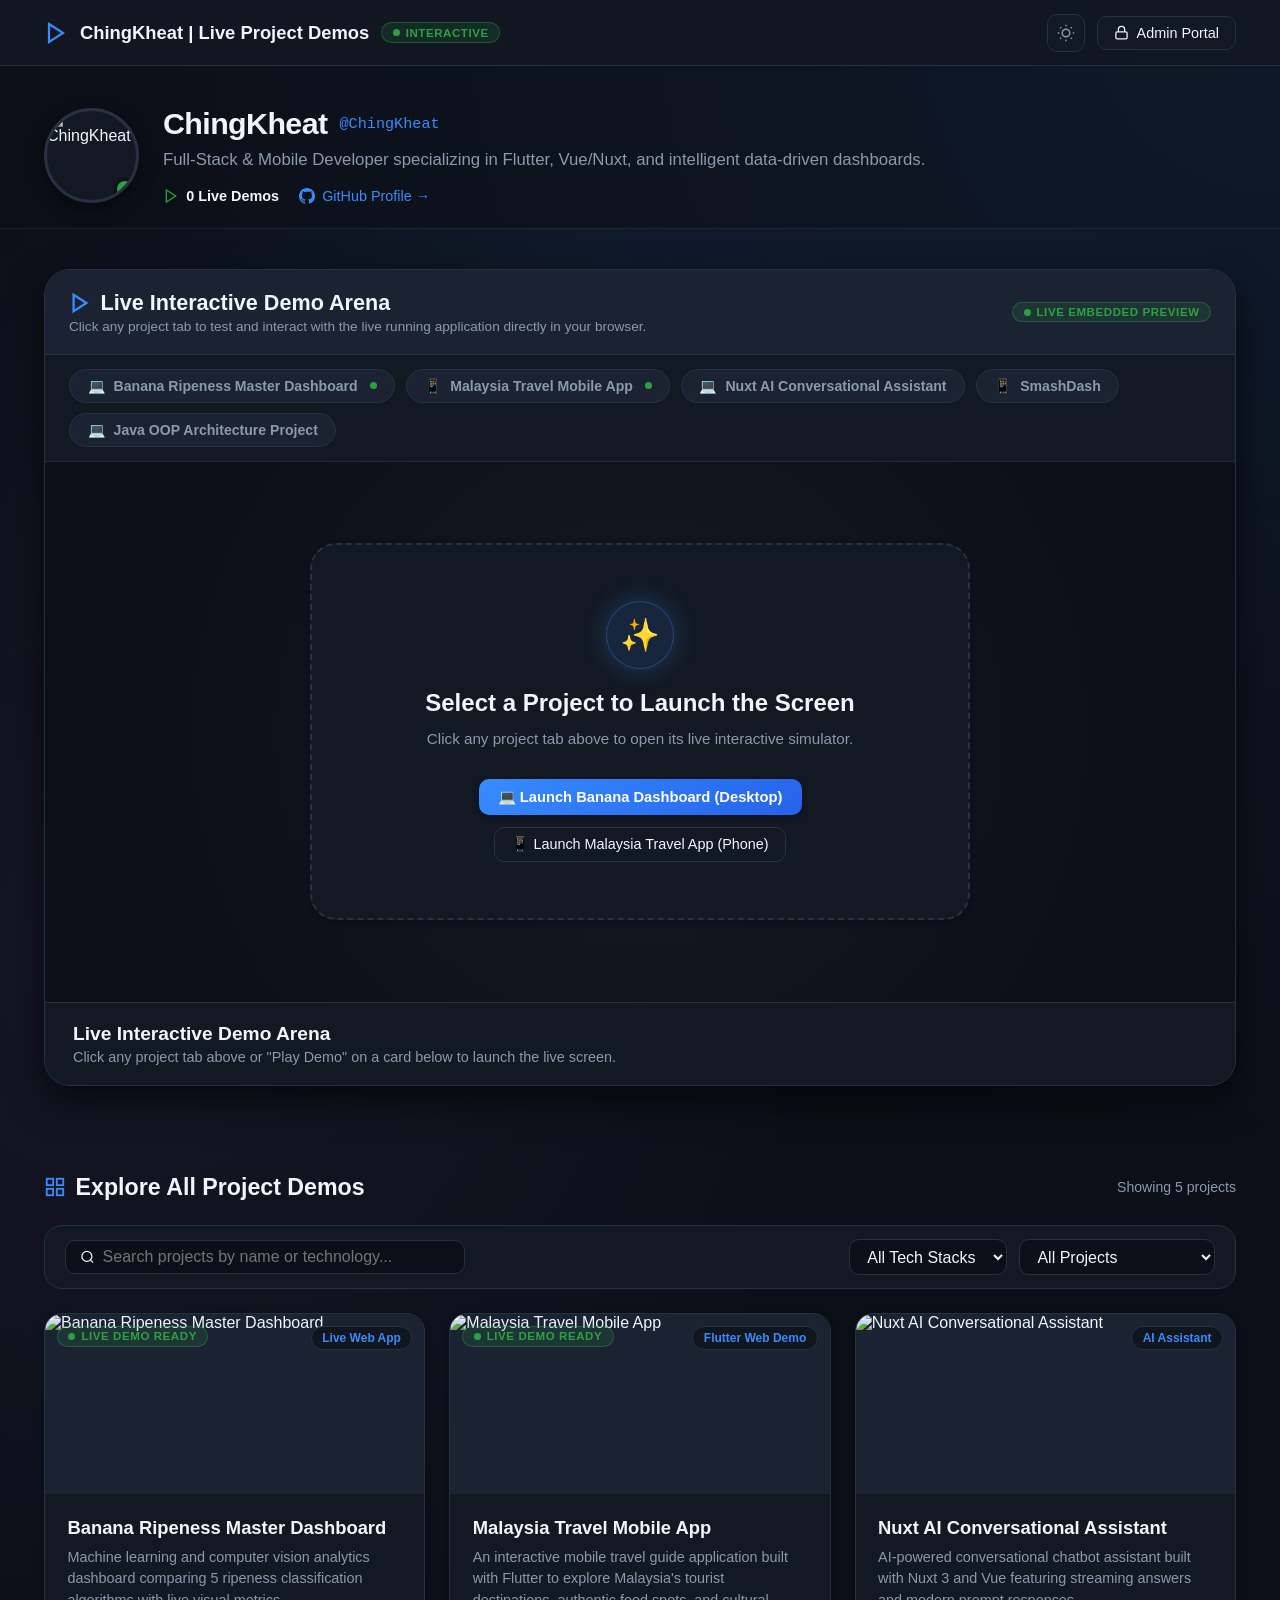
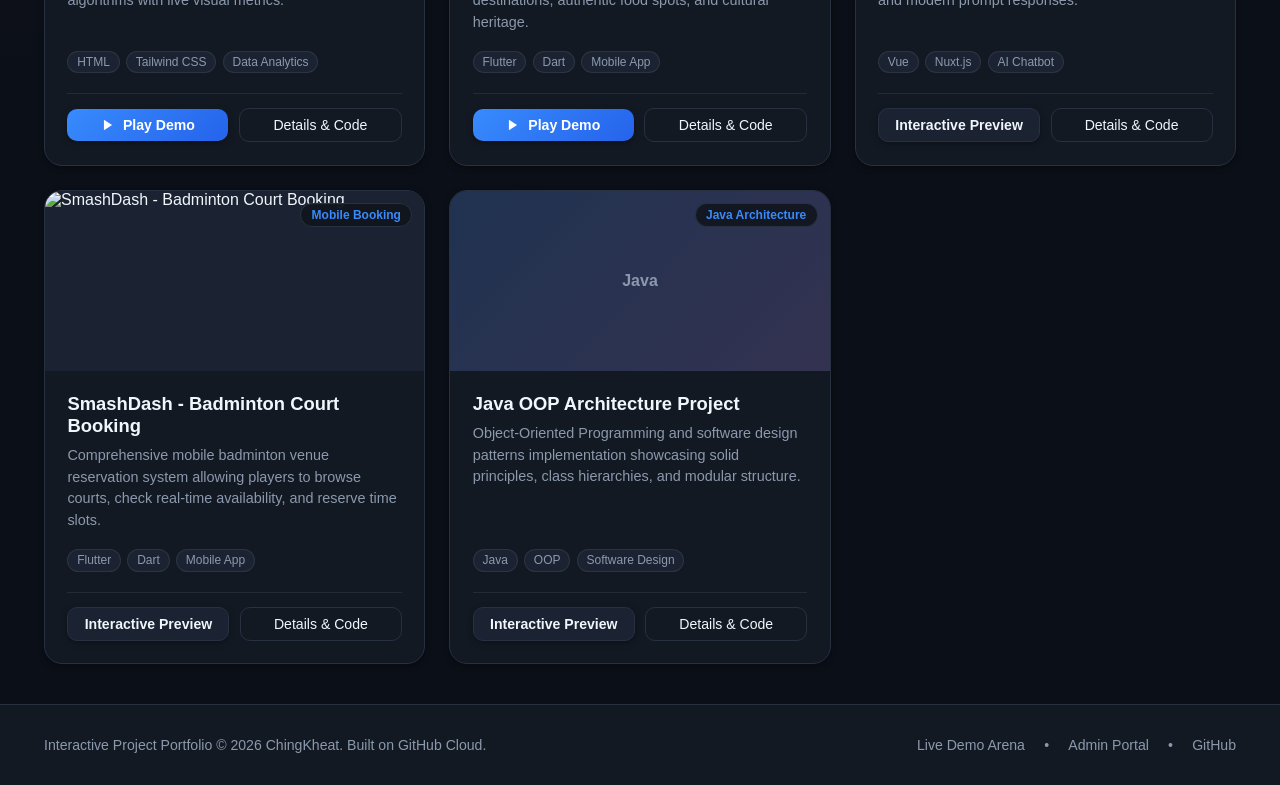
==== index.html @ f5ab86c0 "Show live demo screen only after project is selected by user" ====
<!DOCTYPE html>
<html lang="en" data-theme="dark">
<head>
  <meta charset="UTF-8">
  <meta name="viewport" content="width=device-width, initial-scale=1.0">
  <title id="page-title">ChingKheat | Interactive Project Showcase & Live Demos</title>
  <link rel="stylesheet" href="css/style.css?v=4.0">
</head>
<body>

  <!-- Top Navigation Bar -->
  <nav class="navbar">
    <div class="container nav-content">
      <div class="nav-brand">
        <svg width="24" height="24" viewBox="0 0 24 24" fill="none" stroke="var(--accent-primary)" stroke-width="2.2">
          <polygon points="5 3 19 12 5 21 5 3"></polygon>
        </svg>
        <span id="nav-brand-title">ChingKheat | Live Project Demos</span>
        <span class="live-pill"><span class="pulse-dot"></span> Interactive</span>
      </div>
      <div class="nav-actions">
        <!-- Theme Switcher -->
        <button id="theme-toggle-btn" class="icon-btn" aria-label="Toggle theme" title="Toggle theme">
          <svg width="18" height="18" viewBox="0 0 24 24" fill="none" stroke="currentColor" stroke-width="2">
            <circle cx="12" cy="12" r="5"></circle>
            <line x1="12" y1="1" x2="12" y2="3"></line>
            <line x1="12" y1="21" x2="12" y2="23"></line>
          </svg>
        </button>
        <!-- Admin Site Button -->
        <a href="admin.html" class="btn-secondary" title="Manage Projects in Admin Site">
          <svg width="15" height="15" viewBox="0 0 24 24" fill="none" stroke="currentColor" stroke-width="2">
            <rect x="3" y="11" width="18" height="11" rx="2" ry="2"></rect>
            <path d="M7 11V7a5 5 0 0 1 10 0v4"></path>
          </svg>
          Admin Portal
        </a>
      </div>
    </div>
  </nav>

  <!-- Profile & Hero Header -->
  <header class="hero-section">
    <div class="container">
      <div class="profile-card">
        <div class="avatar-wrapper">
          <img id="user-avatar" src="https://github.com/ChingKheat.png" alt="ChingKheat">
          <span class="avatar-badge" title="Active on GitHub"></span>
        </div>
        <div class="profile-info">
          <div class="profile-name-row">
            <h1 class="profile-name" id="user-name">ChingKheat</h1>
            <a href="https://github.com/ChingKheat" target="_blank" rel="noopener" class="profile-handle" id="user-handle">@ChingKheat</a>
          </div>
          <p class="profile-bio" id="user-bio">
            Full-Stack &amp; Mobile Developer specializing in Flutter, Vue/Nuxt, and intelligent data-driven dashboards.
          </p>
          <div class="profile-stats-bar">
            <div class="stat-chip">
              <svg width="16" height="16" viewBox="0 0 24 24" fill="none" stroke="var(--accent-secondary)" stroke-width="2">
                <polygon points="5 3 19 12 5 21 5 3"></polygon>
              </svg>
              <span><strong id="stat-total-repos">Live Demos Ready</strong></span>
            </div>
            <a href="https://github.com/ChingKheat" target="_blank" rel="noopener" class="stat-chip" style="color:var(--accent-primary);">
              <svg width="16" height="16" viewBox="0 0 24 24" fill="currentColor">
                <path d="M12 0C5.37 0 0 5.37 0 12c0 5.31 3.435 9.795 8.205 11.385.6.105.825-.255.825-.57 0-.285-.015-1.23-.015-2.235-3.015.555-3.795-.735-4.035-1.41-.135-.345-.72-1.41-1.23-1.695-.42-.225-1.02-.78-.015-.795.945-.015 1.62.87 1.845 1.23 1.08 1.815 2.805 1.305 3.495.99.105-.78.42-1.305.765-1.605-2.67-.3-5.46-1.335-5.46-5.925 0-1.305.465-2.385 1.23-3.225-.12-.3-.54-1.53.12-3.18 0 0 1.005-.315 3.3 1.23.96-.27 1.98-.405 3-.405s2.04.135 3 .405c2.295-1.56 3.3-1.23 3.3-1.23.66 1.65.24 2.88.12 3.18.765.84 1.23 1.905 1.23 3.225 0 4.605-2.805 5.625-5.475 5.925.435.375.81 1.095.81 2.22 0 1.605-.015 2.895-.015 3.3 0 .315.225.69.825.57A12.02 12.02 0 0024 12c0-6.63-5.37-12-12-12z"/>
              </svg>
              <span>GitHub Profile &rarr;</span>
            </a>
          </div>
        </div>
      </div>
    </div>
  </header>

  <!-- ======================================================================
       INTERACTIVE LIVE DEMO ARENA (THE MAIN SHOWCASE)
       ====================================================================== -->
  <section class="demo-arena-section" id="demo-arena-section">
    <div class="container">
      <div class="demo-arena-card">

        <!-- Arena Top Bar -->
        <div class="arena-header-bar">
          <div class="arena-title-group">
            <h2>
              <svg width="22" height="22" viewBox="0 0 24 24" fill="none" stroke="var(--accent-primary)" stroke-width="2.5">
                <polygon points="5 3 19 12 5 21 5 3"></polygon>
              </svg>
              Live Interactive Demo Arena
            </h2>
            <p>Click any project tab to test and interact with the live running application directly in your browser.</p>
          </div>
          <div>
            <span class="live-pill"><span class="pulse-dot"></span> Live Embedded Preview</span>
          </div>
        </div>

        <!-- Project Selector Tabs -->
        <div class="demo-selector-tabs" id="demo-selector-tabs">
          <!-- Populated by app.js: Malaysia-Travel-Apps, banana-dashboard, etc. -->
        </div>

        <!-- Arena Simulator Controls Toolbar (Hidden until project is selected) -->
        <div class="arena-controls-bar" id="arena-controls-bar" style="display:none;">
          <div class="device-switcher">
            <button id="device-mobile-btn" class="device-btn active" onclick="App.setDeviceMode('mobile')" title="Switch to Mobile Smartphone Frame">
              <svg width="14" height="14" viewBox="0 0 24 24" fill="none" stroke="currentColor" stroke-width="2">
                <rect x="5" y="2" width="14" height="20" rx="2" ry="2"></rect>
                <line x1="12" y1="18" x2="12.01" y2="18"></line>
              </svg>
              Phone View
            </button>
            <button id="device-desktop-btn" class="device-btn" onclick="App.setDeviceMode('desktop')" title="Switch to Desktop / Laptop Frame">
              <svg width="14" height="14" viewBox="0 0 24 24" fill="none" stroke="currentColor" stroke-width="2">
                <rect x="2" y="3" width="20" height="14" rx="2" ry="2"></rect>
                <line x1="8" y1="21" x2="16" y2="21"></line>
                <line x1="12" y1="17" x2="12" y2="21"></line>
              </svg>
              Desktop View
            </button>
          </div>

          <div class="arena-action-btns">
            <button id="arena-reload-btn" class="arena-btn" onclick="App.reloadActiveDemo()" title="Reload demo session">
              <svg width="13" height="13" viewBox="0 0 24 24" fill="none" stroke="currentColor" stroke-width="2">
                <polyline points="23 4 23 10 17 10"></polyline>
                <polyline points="1 20 1 14 7 14"></polyline>
                <path d="M3.51 9a9 9 0 0 1 14.85-3.36L23 10M1 14l4.64 4.36A9 9 0 0 0 20.49 15"></path>
              </svg>
              Reload
            </button>
            <button id="arena-fullscreen-btn" class="arena-btn" onclick="App.toggleArenaFullscreen()" title="Toggle Fullscreen">
              <svg width="13" height="13" viewBox="0 0 24 24" fill="none" stroke="currentColor" stroke-width="2">
                <path d="M8 3H5a2 2 0 0 0-2 2v3m18 0V5a2 2 0 0 0-2-2h-3m0 18h3a2 2 0 0 0 2-2v-3M3 16v3a2 2 0 0 0 2 2h3"></path>
              </svg>
              Fullscreen
            </button>
            <button id="arena-newtab-btn" class="arena-btn" title="Open in dedicated tab">
              <svg width="13" height="13" viewBox="0 0 24 24" fill="none" stroke="currentColor" stroke-width="2">
                <path d="M18 13v6a2 2 0 0 1-2 2H5a2 2 0 0 1-2-2V8a2 2 0 0 1 2-2h6"></path>
                <polyline points="15 3 21 3 21 9"></polyline>
                <line x1="10" y1="14" x2="21" y2="3"></line>
              </svg>
              Open Tab
            </button>
            <button id="arena-close-btn" class="arena-btn" onclick="App.renderStandbyScreen()" title="Close Screen & Return to Project Selection" style="color:var(--accent-danger); border-color:rgba(248,81,73,0.3);">
              ✕ Close Screen
            </button>
          </div>
        </div>

        <!-- Viewport Stage (Smartphone Bezel or Desktop Browser Frame) -->
        <div class="demo-viewport-stage" id="demo-viewport-stage">
          <!-- Rendered dynamically by app.js -->
        </div>

        <!-- Arena Bottom Meta Bar -->
        <div class="arena-info-footer">
          <div class="arena-project-meta">
            <h3 id="arena-project-title">Loading project...</h3>
            <p id="arena-project-desc">Explore the live interactive application above.</p>
          </div>
          <div style="display:flex; flex-wrap:wrap; align-items:center; gap:0.75rem;">
            <div id="arena-project-tags" class="tags-row" style="margin-bottom:0;"></div>
            <a id="arena-github-link" href="#" target="_blank" rel="noopener" class="btn-secondary" style="font-size:0.85rem; padding:0.4rem 0.8rem;">
              <svg width="14" height="14" viewBox="0 0 24 24" fill="currentColor">
                <path d="M12 0C5.37 0 0 5.37 0 12c0 5.31 3.435 9.795 8.205 11.385.6.105.825-.255.825-.57 0-.285-.015-1.23-.015-2.235-3.015.555-3.795-.735-4.035-1.41-.135-.345-.72-1.41-1.23-1.695-.42-.225-1.02-.78-.015-.795.945-.015 1.62.87 1.845 1.23 1.08 1.815 2.805 1.305 3.495.99.105-.78.42-1.305.765-1.605-2.67-.3-5.46-1.335-5.46-5.925 0-1.305.465-2.385 1.23-3.225-.12-.3-.54-1.53.12-3.18 0 0 1.005-.315 3.3 1.23.96-.27 1.98-.405 3-.405s2.04.135 3 .405c2.295-1.56 3.3-1.23 3.3-1.23.66 1.65.24 2.88.12 3.18.765.84 1.23 1.905 1.23 3.225 0 4.605-2.805 5.625-5.475 5.925.435.375.81 1.095.81 2.22 0 1.605-.015 2.895-.015 3.3 0 .315.225.69.825.57A12.02 12.02 0 0024 12c0-6.63-5.37-12-12-12z"/>
              </svg>
              View Code
            </a>
          </div>
        </div>

      </div>
    </div>
  </section>

  <!-- ======================================================================
       ALL PROJECTS GRID & DEMO CARDS
       ====================================================================== -->
  <main class="container" id="projects-section">
    <section class="section">
      <div class="section-header">
        <h2 class="section-title">
          <svg width="22" height="22" viewBox="0 0 24 24" fill="none" stroke="var(--accent-primary)" stroke-width="2">
            <rect x="3" y="3" width="7" height="7"></rect>
            <rect x="14" y="3" width="7" height="7"></rect>
            <rect x="14" y="14" width="7" height="7"></rect>
            <rect x="3" y="14" width="7" height="7"></rect>
          </svg>
          Explore All Project Demos
        </h2>
        <span id="project-results-count" style="font-size: 0.88rem; color: var(--text-muted);">Loading projects...</span>
      </div>

      <!-- Filter Bar -->
      <div style="display:flex; flex-wrap:wrap; gap:1rem; align-items:center; justify-content:space-between; margin-bottom:1.5rem; background:var(--bg-surface); border:1px solid var(--border-color); padding:0.85rem 1.25rem; border-radius:var(--radius-lg);">
        <div class="search-box" style="flex:1; max-width:400px; background:var(--bg-base); border:1px solid var(--border-color); border-radius:var(--radius-md); padding:0.45rem 0.85rem; display:flex; align-items:center; gap:0.5rem;">
          <svg width="16" height="16" viewBox="0 0 24 24" fill="none" stroke="currentColor" stroke-width="2">
            <circle cx="11" cy="11" r="8"></circle>
            <line x1="21" y1="21" x2="16.65" y2="16.65"></line>
          </svg>
          <input type="text" id="search-input" placeholder="Search projects by name or technology..." autocomplete="off" style="border:none; outline:none; background:none; width:100%; color:var(--text-main);">
        </div>

        <div style="display:flex; flex-wrap:wrap; gap:0.75rem;">
          <select id="language-filter" class="select-control" style="background:var(--bg-base); border:1px solid var(--border-color); border-radius:var(--radius-md); padding:0.45rem 0.85rem; color:var(--text-main); outline:none;">
            <option value="all">All Tech Stacks</option>
          </select>

          <select id="demo-filter" class="select-control" style="background:var(--bg-base); border:1px solid var(--border-color); border-radius:var(--radius-md); padding:0.45rem 0.85rem; color:var(--text-main); outline:none;">
            <option value="all">All Projects</option>
            <option value="demo_only">🟢 Live Demos Only</option>
          </select>
        </div>
      </div>

      <!-- Project Cards Grid -->
      <div id="projects-grid" class="projects-grid">
        <!-- Rendered dynamically by app.js -->
      </div>
    </section>
  </main>

  <!-- Project Details Modal -->
  <div id="project-modal" class="modal-backdrop" role="dialog" aria-modal="true">
    <div class="modal-container">
      <div class="modal-header">
        <div class="modal-title">
          <span id="modal-title-text">Project Overview</span>
        </div>
        <button id="modal-close-btn" class="modal-close">&times;</button>
      </div>
      <div class="modal-content">
        <p id="modal-desc" style="font-size:1rem; color:var(--text-muted); line-height:1.6; margin-bottom:1.25rem;"></p>
        <div id="modal-tags" class="tags-row"></div>
        <div style="display:flex; gap:0.75rem; margin-top:1.5rem;">
          <button id="modal-demo-btn" class="btn-primary">
            ▶ Launch in Demo Arena
          </button>
          <a id="modal-github-link" href="#" target="_blank" rel="noopener" class="btn-secondary">
            View Source on GitHub
          </a>
        </div>
      </div>
    </div>
  </div>

  <!-- Toast Notifications -->
  <div id="toast-container" class="toast-container"></div>

  <!-- Footer -->
  <footer class="footer">
    <div class="container footer-content">
      <div>
        <span>Interactive Project Portfolio &copy; 2026 ChingKheat. Built on GitHub Cloud.</span>
      </div>
      <div class="footer-links">
        <a href="#demo-arena-section">Live Demo Arena</a>
        <span>&bull;</span>
        <a href="admin.html">Admin Portal</a>
        <span>&bull;</span>
        <a href="https://github.com/ChingKheat" target="_blank" rel="noopener">GitHub</a>
      </div>
    </div>
  </footer>

  <!-- Scripts -->
  <script src="js/github-api.js?v=4.0"></script>
  <script src="js/config-manager.js?v=4.0"></script>
  <script src="js/app.js?v=4.0"></script>
</body>
</html>
---- css/style.css ----
/* ==========================================================================
   Modern GitHub Project Showcase & Interactive Demo Arena - Stylesheet
   ========================================================================== */

:root {
  /* Color Palette - Dark (Default) */
  --bg-base: #0b0f17;
  --bg-surface: #131923;
  --bg-surface-elevated: #1b2332;
  --bg-surface-glass: rgba(19, 25, 35, 0.88);
  --border-color: #273142;
  --border-color-subtle: rgba(240, 246, 252, 0.08);

  --text-main: #f0f6fc;
  --text-muted: #8b99ad;
  --text-dim: #5c697d;

  --accent-primary: #388bfd;
  --accent-primary-hover: #58a6ff;
  --accent-secondary: #2ea043;
  --accent-secondary-hover: #3fb950;
  --accent-warning: #e3b341;
  --accent-danger: #f85149;
  --accent-purple: #bc8cff;
  --accent-cyan: #39c5cf;

  --shadow-sm: 0 2px 6px rgba(0, 0, 0, 0.35);
  --shadow-md: 0 6px 18px rgba(0, 0, 0, 0.45);
  --shadow-lg: 0 16px 36px rgba(0, 0, 0, 0.6);
  --shadow-glow: 0 0 25px rgba(56, 139, 253, 0.3);
  --shadow-phone: 0 20px 45px rgba(0, 0, 0, 0.7), 0 0 0 12px #1f2735;

  --radius-sm: 6px;
  --radius-md: 10px;
  --radius-lg: 18px;
  --radius-xl: 26px;
  --radius-full: 9999px;

  --font-family: -apple-system, BlinkMacSystemFont, "Segoe UI", "Noto Sans", Helvetica, Arial, sans-serif;
  --font-mono: ui-monospace, SFMono-Regular, "SF Mono", Menlo, Consolas, monospace;

  --transition-fast: 0.15s ease;
  --transition-normal: 0.25s ease;
}

[data-theme="light"] {
  --bg-base: #f4f6fa;
  --bg-surface: #ffffff;
  --bg-surface-elevated: #ebf0f7;
  --bg-surface-glass: rgba(255, 255, 255, 0.92);
  --border-color: #d3dbe6;
  --border-color-subtle: rgba(31, 35, 40, 0.08);

  --text-main: #19202a;
  --text-muted: #576577;
  --text-dim: #7f8e9f;

  --accent-primary: #0969da;
  --accent-primary-hover: #218bff;
  --accent-secondary: #1a7f37;
  --accent-secondary-hover: #2da44e;
  --accent-warning: #9a6700;
  --accent-danger: #cf222e;
  --accent-purple: #8250df;
  --accent-cyan: #059669;

  --shadow-sm: 0 2px 6px rgba(31, 35, 40, 0.06);
  --shadow-md: 0 6px 18px rgba(31, 35, 40, 0.1);
  --shadow-lg: 0 16px 36px rgba(31, 35, 40, 0.14);
  --shadow-glow: 0 0 25px rgba(9, 105, 218, 0.2);
  --shadow-phone: 0 20px 45px rgba(31, 35, 40, 0.25), 0 0 0 12px #2d3748;
}

/* ==========================================================================
   Base & Reset
   ========================================================================== */

*, *::before, *::after {
  box-sizing: border-box;
  margin: 0;
  padding: 0;
}

html {
  font-family: var(--font-family);
  font-size: 16px;
  color: var(--text-main);
  background-color: var(--bg-base);
  scroll-behavior: smooth;
  -webkit-font-smoothing: antialiased;
}

body {
  min-height: 100vh;
  display: flex;
  flex-direction: column;
  background: radial-gradient(circle at top right, rgba(56, 139, 253, 0.08), transparent 45%),
              radial-gradient(circle at 10% 40%, rgba(188, 140, 255, 0.06), transparent 40%),
              var(--bg-base);
}

a {
  color: inherit;
  text-decoration: none;
}

button, input, select, textarea {
  font-family: inherit;
  font-size: inherit;
  color: inherit;
}

button {
  cursor: pointer;
  border: none;
  background: none;
}

img {
  max-width: 100%;
  height: auto;
  display: block;
}

.container {
  width: 100%;
  max-width: 1240px;
  margin: 0 auto;
  padding: 0 1.5rem;
}

/* ==========================================================================
   Navigation Bar
   ========================================================================== */

.navbar {
  position: sticky;
  top: 0;
  z-index: 100;
  background: var(--bg-surface-glass);
  backdrop-filter: blur(14px);
  -webkit-backdrop-filter: blur(14px);
  border-bottom: 1px solid var(--border-color);
  padding: 0.85rem 0;
}

.nav-content {
  display: flex;
  align-items: center;
  justify-content: space-between;
  gap: 1rem;
}

.nav-brand {
  display: flex;
  align-items: center;
  gap: 0.75rem;
  font-weight: 700;
  font-size: 1.15rem;
}

.live-pill {
  display: inline-flex;
  align-items: center;
  gap: 6px;
  background: rgba(46, 160, 67, 0.15);
  border: 1px solid rgba(46, 160, 67, 0.4);
  color: var(--accent-secondary);
  padding: 0.2rem 0.65rem;
  border-radius: var(--radius-full);
  font-size: 0.72rem;
  font-weight: 700;
  letter-spacing: 0.05em;
  text-transform: uppercase;
}

.pulse-dot {
  width: 7px;
  height: 7px;
  background: var(--accent-secondary);
  border-radius: 50%;
  animation: pulse 1.8s infinite;
}

@keyframes pulse {
  0% { transform: scale(0.9); opacity: 0.8; }
  50% { transform: scale(1.3); opacity: 1; box-shadow: 0 0 8px var(--accent-secondary); }
  100% { transform: scale(0.9); opacity: 0.8; }
}

.nav-actions {
  display: flex;
  align-items: center;
  gap: 0.75rem;
}

.icon-btn {
  display: inline-flex;
  align-items: center;
  justify-content: center;
  width: 38px;
  height: 38px;
  border-radius: var(--radius-md);
  border: 1px solid var(--border-color);
  background: var(--bg-surface);
  color: var(--text-muted);
  transition: all var(--transition-fast);
}

.icon-btn:hover {
  color: var(--text-main);
  border-color: var(--accent-primary);
  background: var(--bg-surface-elevated);
}

.btn-secondary {
  display: inline-flex;
  align-items: center;
  gap: 0.5rem;
  padding: 0.5rem 1rem;
  border-radius: var(--radius-md);
  border: 1px solid var(--border-color);
  background: var(--bg-surface);
  color: var(--text-main);
  font-weight: 500;
  font-size: 0.9rem;
  transition: all var(--transition-fast);
}

.btn-secondary:hover {
  background: var(--bg-surface-elevated);
  border-color: var(--text-muted);
}

.btn-primary {
  display: inline-flex;
  align-items: center;
  gap: 0.5rem;
  padding: 0.55rem 1.2rem;
  border-radius: var(--radius-md);
  background: linear-gradient(135deg, var(--accent-primary), #2563eb);
  color: #ffffff;
  font-weight: 600;
  font-size: 0.92rem;
  transition: all var(--transition-fast);
  box-shadow: var(--shadow-sm);
}

.btn-primary:hover {
  background: linear-gradient(135deg, var(--accent-primary-hover), #3b82f6);
  box-shadow: var(--shadow-glow);
  transform: translateY(-1px);
}

.btn-success {
  display: inline-flex;
  align-items: center;
  gap: 0.5rem;
  padding: 0.55rem 1.15rem;
  border-radius: var(--radius-md);
  background: var(--accent-secondary);
  color: #ffffff;
  font-weight: 600;
  font-size: 0.9rem;
  transition: all var(--transition-fast);
}

.btn-success:hover {
  background: var(--accent-secondary-hover);
}

/* ==========================================================================
   Hero Profile Header
   ========================================================================== */

.hero-section {
  padding: 2.5rem 0 1.5rem;
  border-bottom: 1px solid var(--border-color-subtle);
}

.profile-card {
  display: flex;
  flex-direction: column;
  gap: 1.5rem;
  align-items: flex-start;
}

@media (min-width: 768px) {
  .profile-card {
    flex-direction: row;
    align-items: center;
  }
}

.avatar-wrapper {
  position: relative;
  width: 95px;
  height: 95px;
  border-radius: var(--radius-full);
  border: 3px solid var(--border-color);
  overflow: hidden;
  background: var(--bg-surface);
  flex-shrink: 0;
  box-shadow: var(--shadow-md);
}

.avatar-wrapper img {
  width: 100%;
  height: 100%;
  object-fit: cover;
}

.avatar-badge {
  position: absolute;
  bottom: 0;
  right: 0;
  background: var(--accent-secondary);
  width: 22px;
  height: 22px;
  border-radius: 50%;
  border: 3px solid var(--bg-base);
}

.profile-info {
  flex: 1;
}

.profile-name-row {
  display: flex;
  align-items: center;
  flex-wrap: wrap;
  gap: 0.75rem;
  margin-bottom: 0.35rem;
}

.profile-name {
  font-size: 1.9rem;
  font-weight: 800;
  letter-spacing: -0.02em;
}

.profile-handle {
  font-size: 0.95rem;
  color: var(--accent-primary);
  font-family: var(--font-mono);
}

.profile-bio {
  color: var(--text-muted);
  font-size: 1.05rem;
  max-width: 800px;
  line-height: 1.5;
  margin-bottom: 1rem;
}

.profile-stats-bar {
  display: flex;
  flex-wrap: wrap;
  gap: 1.25rem;
  align-items: center;
}

.stat-chip {
  display: inline-flex;
  align-items: center;
  gap: 0.45rem;
  color: var(--text-muted);
  font-size: 0.9rem;
}

.stat-chip strong {
  color: var(--text-main);
  font-weight: 600;
}

/* ==========================================================================
   INTERACTIVE LIVE DEMO ARENA (THE MAIN SHOWCASE)
   ========================================================================== */

.demo-arena-section {
  padding: 2.5rem 0 3rem;
  background: radial-gradient(circle at center top, rgba(56, 139, 253, 0.05), transparent 70%);
}

.demo-arena-card {
  background: var(--bg-surface);
  border: 1px solid var(--border-color);
  border-radius: var(--radius-xl);
  box-shadow: var(--shadow-lg);
  overflow: hidden;
  display: flex;
  flex-direction: column;
}

/* Arena Header & Tabs */
.arena-header-bar {
  padding: 1.25rem 1.5rem;
  background: var(--bg-surface-elevated);
  border-bottom: 1px solid var(--border-color);
  display: flex;
  flex-direction: column;
  gap: 1rem;
}

@media (min-width: 850px) {
  .arena-header-bar {
    flex-direction: row;
    align-items: center;
    justify-content: space-between;
  }
}

.arena-title-group h2 {
  font-size: 1.35rem;
  font-weight: 800;
  display: flex;
  align-items: center;
  gap: 0.6rem;
}

.arena-title-group p {
  font-size: 0.85rem;
  color: var(--text-muted);
  margin-top: 0.2rem;
}

/* Demo Project Selector Tabs */
.demo-selector-tabs {
  display: flex;
  flex-wrap: wrap;
  align-items: center;
  gap: 0.65rem;
  padding: 0.85rem 1.5rem;
  background: var(--bg-surface);
  border-bottom: 1px solid var(--border-color-subtle);
}

.demo-tab-btn {
  display: inline-flex;
  align-items: center;
  gap: 0.5rem;
  padding: 0.5rem 1.1rem;
  border-radius: var(--radius-full);
  border: 1px solid var(--border-color);
  background: var(--bg-surface-elevated);
  color: var(--text-muted);
  font-weight: 600;
  font-size: 0.88rem;
  white-space: nowrap;
  flex-shrink: 0;
  transition: all var(--transition-fast);
}

.demo-tab-btn:hover {
  color: var(--text-main);
  border-color: var(--accent-primary);
}

.demo-tab-btn.active {
  background: var(--accent-primary);
  border-color: var(--accent-primary);
  color: #ffffff;
  box-shadow: var(--shadow-glow);
}

/* Arena Controls Toolbar */
.arena-controls-bar {
  padding: 0.6rem 1.5rem;
  background: var(--bg-base);
  border-bottom: 1px solid var(--border-color);
  display: flex;
  flex-wrap: wrap;
  align-items: center;
  justify-content: space-between;
  gap: 0.75rem;
  font-size: 0.85rem;
}

.device-switcher {
  display: inline-flex;
  border: 1px solid var(--border-color);
  border-radius: var(--radius-md);
  overflow: hidden;
  background: var(--bg-surface);
}

.device-btn {
  display: inline-flex;
  align-items: center;
  gap: 0.4rem;
  padding: 0.35rem 0.75rem;
  color: var(--text-muted);
  font-size: 0.82rem;
  font-weight: 600;
}

.device-btn.active {
  background: var(--accent-primary);
  color: #ffffff;
}

.arena-action-btns {
  display: flex;
  align-items: center;
  gap: 0.5rem;
}

.arena-btn {
  display: inline-flex;
  align-items: center;
  gap: 0.4rem;
  padding: 0.35rem 0.75rem;
  border-radius: var(--radius-md);
  border: 1px solid var(--border-color);
  background: var(--bg-surface);
  color: var(--text-muted);
  font-size: 0.82rem;
  transition: all var(--transition-fast);
}

.arena-btn:hover {
  color: var(--text-main);
  border-color: var(--text-muted);
}

/* ==========================================================================
   SIMULATOR FRAMES (SMARTPHONE & DESKTOP LAPTOP BEZEL)
   ========================================================================== */

.demo-viewport-stage {
  padding: 2.5rem 1rem;
  background: radial-gradient(circle at center, rgba(31, 39, 53, 0.4), transparent 80%), var(--bg-base);
  display: flex;
  align-items: center;
  justify-content: center;
  min-height: 540px;
  position: relative;
  overflow: hidden;
}

/* Standby Selection Screen (When no project is selected) */
.demo-standby-screen {
  display: flex;
  flex-direction: column;
  align-items: center;
  justify-content: center;
  text-align: center;
  padding: 3.5rem 2rem;
  background: var(--bg-surface);
  border: 2px dashed var(--border-color);
  border-radius: var(--radius-xl);
  max-width: 660px;
  width: 100%;
  margin: 1rem auto;
  box-shadow: var(--shadow-sm);
  transition: all var(--transition-normal);
}

.standby-icon-badge {
  width: 68px;
  height: 68px;
  border-radius: 50%;
  background: rgba(56, 139, 253, 0.12);
  border: 1px solid rgba(56, 139, 253, 0.3);
  display: flex;
  align-items: center;
  justify-content: center;
  font-size: 2rem;
  margin-bottom: 1.25rem;
  box-shadow: var(--shadow-glow);
}

/* Smartphone Mockup Frame */
.phone-simulator-frame {
  width: 380px;
  height: 740px;
  background: #0f131a;
  border-radius: 46px;
  box-shadow: var(--shadow-phone);
  border: 8px solid #222b3a;
  position: relative;
  display: flex;
  flex-direction: column;
  overflow: hidden;
  transition: all 0.3s ease;
}

/* Notch / Dynamic Island */
.phone-notch {
  position: absolute;
  top: 10px;
  left: 50%;
  transform: translateX(-50%);
  width: 110px;
  height: 24px;
  background: #000000;
  border-radius: 14px;
  z-index: 20;
  display: flex;
  align-items: center;
  justify-content: center;
}

.phone-camera-lens {
  width: 10px;
  height: 10px;
  background: #111;
  border-radius: 50%;
  border: 1px solid #333;
}

.phone-screen {
  flex: 1;
  width: 100%;
  height: 100%;
  background: #ffffff;
  border-radius: 36px;
  overflow: hidden;
  position: relative;
}

.phone-screen iframe {
  width: 100%;
  height: 100%;
  border: none;
  display: block;
}

/* Desktop Laptop Frame */
.desktop-simulator-frame {
  width: 100%;
  max-width: 1050px;
  height: 640px;
  background: var(--bg-surface);
  border-radius: var(--radius-lg);
  border: 1px solid var(--border-color);
  box-shadow: var(--shadow-lg);
  display: flex;
  flex-direction: column;
  overflow: hidden;
  transition: all 0.3s ease;
}

.desktop-browser-bar {
  background: var(--bg-surface-elevated);
  padding: 0.6rem 1rem;
  border-bottom: 1px solid var(--border-color);
  display: flex;
  align-items: center;
  gap: 0.75rem;
}

.browser-dots {
  display: flex;
  gap: 6px;
}

.dot-red, .dot-yellow, .dot-green {
  width: 11px;
  height: 11px;
  border-radius: 50%;
}
.dot-red { background: #ff5f56; }
.dot-yellow { background: #ffbd2e; }
.dot-green { background: #27c93f; }

.browser-url-pill {
  flex: 1;
  background: var(--bg-base);
  border: 1px solid var(--border-color);
  border-radius: var(--radius-full);
  padding: 0.25rem 0.85rem;
  font-family: var(--font-mono);
  font-size: 0.78rem;
  color: var(--text-muted);
  overflow: hidden;
  white-space: nowrap;
  text-overflow: ellipsis;
  display: flex;
  align-items: center;
  gap: 0.5rem;
}

.desktop-screen {
  flex: 1;
  width: 100%;
  height: 100%;
  background: #ffffff;
  position: relative;
}

.desktop-screen iframe {
  width: 100%;
  height: 100%;
  border: none;
  display: block;
}

/* Simulated fallback preview card (for apps without live URL) */
.simulator-mock-view {
  width: 100%;
  height: 100%;
  display: flex;
  flex-direction: column;
  align-items: center;
  justify-content: center;
  text-align: center;
  padding: 2rem;
  background: radial-gradient(circle, var(--bg-surface-elevated), var(--bg-surface));
  color: var(--text-main);
}

/* Arena Bottom Info Bar */
.arena-info-footer {
  padding: 1.25rem 1.75rem;
  background: var(--bg-surface);
  border-top: 1px solid var(--border-color);
  display: flex;
  flex-direction: column;
  gap: 1rem;
}

@media (min-width: 800px) {
  .arena-info-footer {
    flex-direction: row;
    align-items: center;
    justify-content: space-between;
  }
}

.arena-project-meta h3 {
  font-size: 1.2rem;
  font-weight: 700;
  display: flex;
  align-items: center;
  gap: 0.6rem;
}

.arena-project-meta p {
  font-size: 0.9rem;
  color: var(--text-muted);
  margin-top: 0.25rem;
}

/* ==========================================================================
   Project Cards (Demo-First Grid)
   ========================================================================== */

.section {
  padding: 2.5rem 0;
}

.section-header {
  display: flex;
  align-items: center;
  justify-content: space-between;
  margin-bottom: 1.5rem;
}

.section-title {
  font-size: 1.45rem;
  font-weight: 800;
  display: flex;
  align-items: center;
  gap: 0.6rem;
}

.projects-grid {
  display: grid;
  grid-template-columns: 1fr;
  gap: 1.5rem;
}

@media (min-width: 768px) {
  .projects-grid {
    grid-template-columns: repeat(2, 1fr);
  }
}

@media (min-width: 1050px) {
  .projects-grid {
    grid-template-columns: repeat(3, 1fr);
  }
}

.demo-card {
  background: var(--bg-surface);
  border: 1px solid var(--border-color);
  border-radius: var(--radius-lg);
  overflow: hidden;
  display: flex;
  flex-direction: column;
  transition: all var(--transition-normal);
  box-shadow: var(--shadow-sm);
  position: relative;
}

.demo-card:hover {
  transform: translateY(-4px);
  border-color: var(--accent-primary);
  box-shadow: var(--shadow-md);
}

.card-banner-wrapper {
  height: 180px;
  background: var(--bg-surface-elevated);
  position: relative;
  overflow: hidden;
}

.card-banner-wrapper img {
  width: 100%;
  height: 100%;
  object-fit: cover;
  transition: transform 0.4s ease;
}

.demo-card:hover .card-banner-wrapper img {
  transform: scale(1.04);
}

.banner-overlay-badge {
  position: absolute;
  top: 12px;
  right: 12px;
  background: rgba(15, 20, 28, 0.88);
  backdrop-filter: blur(8px);
  border: 1px solid var(--border-color);
  padding: 0.25rem 0.65rem;
  border-radius: var(--radius-full);
  font-size: 0.75rem;
  font-weight: 700;
  color: var(--accent-primary);
}

.banner-live-indicator {
  position: absolute;
  top: 12px;
  left: 12px;
}

.card-body {
  padding: 1.4rem;
  display: flex;
  flex-direction: column;
  flex: 1;
}

.card-title-row {
  display: flex;
  align-items: center;
  justify-content: space-between;
  gap: 0.5rem;
  margin-bottom: 0.5rem;
}

.card-title {
  font-size: 1.15rem;
  font-weight: 700;
  color: var(--text-main);
}

.card-desc {
  font-size: 0.9rem;
  color: var(--text-muted);
  line-height: 1.5;
  margin-bottom: 1.1rem;
  flex: 1;
}

.tags-row {
  display: flex;
  flex-wrap: wrap;
  gap: 0.4rem;
  margin-bottom: 1.25rem;
}

.tag-pill {
  font-size: 0.75rem;
  padding: 0.2rem 0.55rem;
  background: var(--bg-surface-elevated);
  border: 1px solid var(--border-color-subtle);
  border-radius: var(--radius-full);
  color: var(--text-muted);
}

.card-footer-actions {
  display: flex;
  align-items: center;
  gap: 0.65rem;
  padding-top: 0.9rem;
  border-top: 1px solid var(--border-color-subtle);
}

.card-footer-actions .btn-primary,
.card-footer-actions .btn-secondary {
  flex: 1;
  justify-content: center;
  font-size: 0.88rem;
  padding: 0.5rem 0.8rem;
}

/* ==========================================================================
   Modals & Drawers
   ========================================================================== */

.modal-backdrop {
  position: fixed;
  inset: 0;
  z-index: 1000;
  background: rgba(0, 0, 0, 0.78);
  backdrop-filter: blur(6px);
  display: flex;
  align-items: center;
  justify-content: center;
  padding: 1rem;
  opacity: 0;
  visibility: hidden;
  transition: opacity 0.2s ease, visibility 0.2s ease;
}

.modal-backdrop.active {
  opacity: 1;
  visibility: visible;
}

.modal-container {
  background: var(--bg-surface);
  border: 1px solid var(--border-color);
  border-radius: var(--radius-xl);
  width: 100%;
  max-width: 900px;
  max-height: 92vh;
  display: flex;
  flex-direction: column;
  overflow: hidden;
  box-shadow: var(--shadow-lg);
  transform: scale(0.96);
  transition: transform 0.2s ease;
}

.modal-backdrop.active .modal-container {
  transform: scale(1);
}

.modal-header {
  padding: 1.25rem 1.5rem;
  border-bottom: 1px solid var(--border-color);
  display: flex;
  align-items: center;
  justify-content: space-between;
}

.modal-title {
  font-size: 1.25rem;
  font-weight: 700;
  display: flex;
  align-items: center;
  gap: 0.6rem;
}

.modal-close {
  color: var(--text-muted);
  font-size: 1.5rem;
  line-height: 1;
  width: 32px;
  height: 32px;
  display: flex;
  align-items: center;
  justify-content: center;
  border-radius: var(--radius-md);
}

.modal-close:hover {
  background: var(--bg-surface-elevated);
  color: var(--text-main);
}

.modal-content {
  padding: 1.5rem;
  overflow-y: auto;
  flex: 1;
}

/* ==========================================================================
   Admin Site Specific Styles
   ========================================================================== */

.admin-header {
  padding: 2rem 0 1.5rem;
  border-bottom: 1px solid var(--border-color);
}

.admin-stats-grid {
  display: grid;
  grid-template-columns: repeat(auto-fit, minmax(220px, 1fr));
  gap: 1rem;
  margin-top: 1.5rem;
}

.admin-stat-card {
  background: var(--bg-surface);
  border: 1px solid var(--border-color);
  border-radius: var(--radius-md);
  padding: 1.2rem;
  display: flex;
  flex-direction: column;
  gap: 0.4rem;
}

.admin-stat-title {
  font-size: 0.85rem;
  color: var(--text-muted);
  text-transform: uppercase;
  letter-spacing: 0.05em;
}

.admin-stat-value {
  font-size: 1.75rem;
  font-weight: 700;
  color: var(--text-main);
}

.admin-actions-bar {
  display: flex;
  flex-wrap: wrap;
  align-items: center;
  justify-content: space-between;
  gap: 1rem;
  margin: 1.5rem 0;
  background: var(--bg-surface);
  border: 1px solid var(--border-color);
  border-radius: var(--radius-md);
  padding: 1rem;
}

.admin-table-container {
  background: var(--bg-surface);
  border: 1px solid var(--border-color);
  border-radius: var(--radius-md);
  overflow-x: auto;
}

.admin-table {
  width: 100%;
  border-collapse: collapse;
  text-align: left;
  font-size: 0.9rem;
}

.admin-table th {
  background: var(--bg-surface-elevated);
  padding: 0.85rem 1rem;
  color: var(--text-muted);
  font-weight: 600;
  border-bottom: 1px solid var(--border-color);
}

.admin-table td {
  padding: 1rem;
  border-bottom: 1px solid var(--border-color-subtle);
  vertical-align: middle;
}

.admin-table tr:hover td {
  background: rgba(255, 255, 255, 0.02);
}

/* Switch Component */
.switch {
  position: relative;
  display: inline-block;
  width: 44px;
  height: 24px;
}

.switch input {
  opacity: 0;
  width: 0;
  height: 0;
}

.slider {
  position: absolute;
  cursor: pointer;
  inset: 0;
  background-color: var(--bg-surface-elevated);
  border: 1px solid var(--border-color);
  transition: 0.2s;
  border-radius: 24px;
}

.slider:before {
  position: absolute;
  content: "";
  height: 16px;
  width: 16px;
  left: 3px;
  bottom: 3px;
  background-color: var(--text-muted);
  transition: 0.2s;
  border-radius: 50%;
}

input:checked + .slider {
  background-color: var(--accent-secondary);
  border-color: var(--accent-secondary);
}

input:checked + .slider:before {
  transform: translateX(20px);
  background-color: #ffffff;
}

/* Form inputs in Admin */
.form-group {
  margin-bottom: 1.25rem;
}

.form-label {
  display: block;
  font-size: 0.88rem;
  font-weight: 600;
  margin-bottom: 0.4rem;
  color: var(--text-main);
}

.form-hint {
  font-size: 0.78rem;
  color: var(--text-dim);
  margin-top: 0.25rem;
}

.form-input, .form-textarea, .form-select {
  width: 100%;
  background: var(--bg-base);
  border: 1px solid var(--border-color);
  border-radius: var(--radius-md);
  padding: 0.6rem 0.85rem;
  color: var(--text-main);
  outline: none;
}

.form-input:focus, .form-textarea:focus {
  border-color: var(--accent-primary);
}

.form-textarea {
  min-height: 90px;
  resize: vertical;
}

/* Toast Notifications */
.toast-container {
  position: fixed;
  bottom: 1.5rem;
  right: 1.5rem;
  z-index: 2000;
  display: flex;
  flex-direction: column;
  gap: 0.5rem;
}

.toast {
  background: var(--bg-surface-elevated);
  color: var(--text-main);
  border: 1px solid var(--border-color);
  border-left: 4px solid var(--accent-primary);
  border-radius: var(--radius-md);
  padding: 0.85rem 1.25rem;
  box-shadow: var(--shadow-lg);
  font-size: 0.9rem;
  display: flex;
  align-items: center;
  gap: 0.6rem;
  animation: slideIn 0.3s ease;
}

.toast.success {
  border-left-color: var(--accent-secondary);
}

.toast.error {
  border-left-color: var(--accent-danger);
}

@keyframes slideIn {
  from {
    transform: translateX(100%);
    opacity: 0;
  }
  to {
    transform: translateX(0);
    opacity: 1;
  }
}

/* Footer */
.footer {
  margin-top: auto;
  border-top: 1px solid var(--border-color);
  padding: 2rem 0;
  background: var(--bg-surface);
  color: var(--text-muted);
  font-size: 0.88rem;
  text-align: center;
}

.footer-content {
  display: flex;
  flex-direction: column;
  align-items: center;
  gap: 0.75rem;
}

@media (min-width: 600px) {
  .footer-content {
    flex-direction: row;
    justify-content: space-between;
  }
}

.footer-links {
  display: flex;
  align-items: center;
  gap: 1.2rem;
}

.footer-links a:hover {
  color: var(--accent-primary);
}
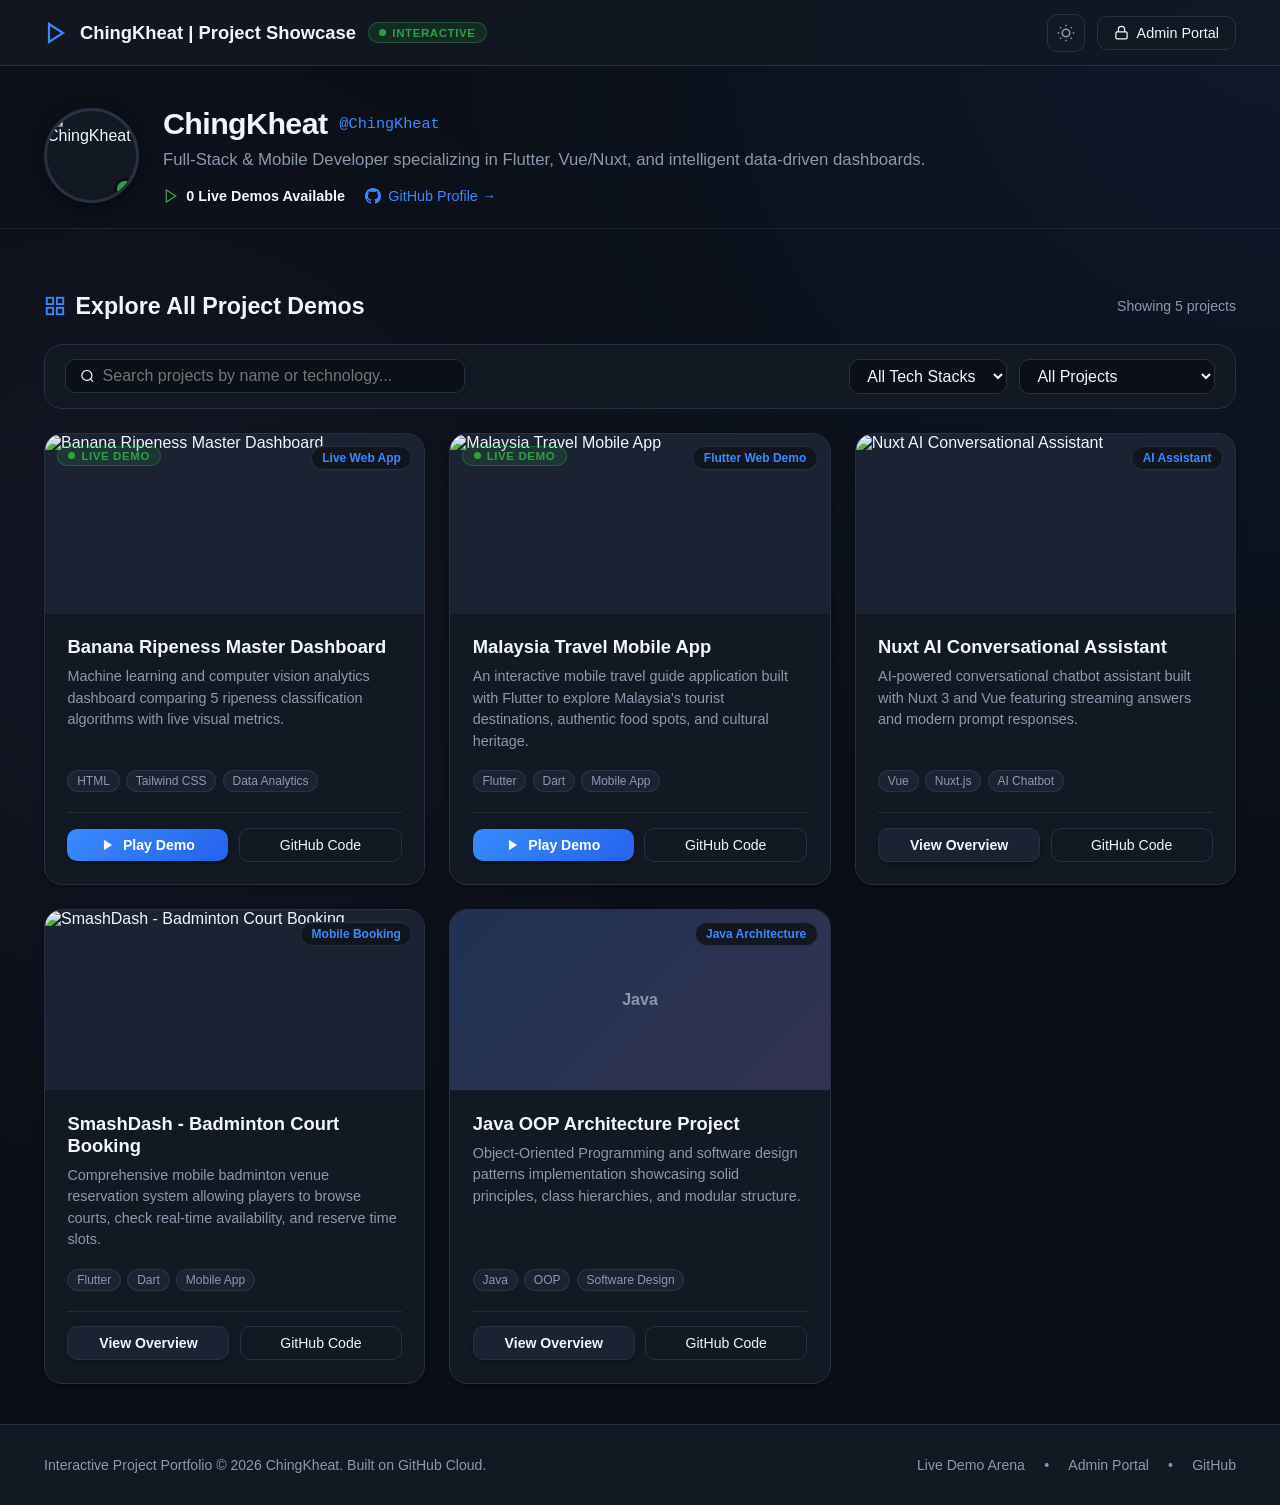
==== commit 0c0977e1: "Remove arena from home page and navigate to dedicated demo page when chosen" ====
--- a/index.html
+++ b/index.html
@@ -4,7 +4,7 @@
   <meta charset="UTF-8">
   <meta name="viewport" content="width=device-width, initial-scale=1.0">
   <title id="page-title">ChingKheat | Interactive Project Showcase & Live Demos</title>
-  <link rel="stylesheet" href="css/style.css?v=4.0">
+  <link rel="stylesheet" href="css/style.css?v=6.0">
 </head>
 <body>
 
@@ -75,112 +75,9 @@
   </header>
 
   <!-- ======================================================================
-       INTERACTIVE LIVE DEMO ARENA (THE MAIN SHOWCASE)
+       ALL PROJECTS EXPLORER
        ====================================================================== -->
-  <section class="demo-arena-section" id="demo-arena-section">
-    <div class="container">
-      <div class="demo-arena-card">
-
-        <!-- Arena Top Bar -->
-        <div class="arena-header-bar">
-          <div class="arena-title-group">
-            <h2>
-              <svg width="22" height="22" viewBox="0 0 24 24" fill="none" stroke="var(--accent-primary)" stroke-width="2.5">
-                <polygon points="5 3 19 12 5 21 5 3"></polygon>
-              </svg>
-              Live Interactive Demo Arena
-            </h2>
-            <p>Click any project tab to test and interact with the live running application directly in your browser.</p>
-          </div>
-          <div>
-            <span class="live-pill"><span class="pulse-dot"></span> Live Embedded Preview</span>
-          </div>
-        </div>
-
-        <!-- Project Selector Tabs -->
-        <div class="demo-selector-tabs" id="demo-selector-tabs">
-          <!-- Populated by app.js: Malaysia-Travel-Apps, banana-dashboard, etc. -->
-        </div>
-
-        <!-- Arena Simulator Controls Toolbar (Hidden until project is selected) -->
-        <div class="arena-controls-bar" id="arena-controls-bar" style="display:none;">
-          <div class="device-switcher">
-            <button id="device-mobile-btn" class="device-btn active" onclick="App.setDeviceMode('mobile')" title="Switch to Mobile Smartphone Frame">
-              <svg width="14" height="14" viewBox="0 0 24 24" fill="none" stroke="currentColor" stroke-width="2">
-                <rect x="5" y="2" width="14" height="20" rx="2" ry="2"></rect>
-                <line x1="12" y1="18" x2="12.01" y2="18"></line>
-              </svg>
-              Phone View
-            </button>
-            <button id="device-desktop-btn" class="device-btn" onclick="App.setDeviceMode('desktop')" title="Switch to Desktop / Laptop Frame">
-              <svg width="14" height="14" viewBox="0 0 24 24" fill="none" stroke="currentColor" stroke-width="2">
-                <rect x="2" y="3" width="20" height="14" rx="2" ry="2"></rect>
-                <line x1="8" y1="21" x2="16" y2="21"></line>
-                <line x1="12" y1="17" x2="12" y2="21"></line>
-              </svg>
-              Desktop View
-            </button>
-          </div>
-
-          <div class="arena-action-btns">
-            <button id="arena-reload-btn" class="arena-btn" onclick="App.reloadActiveDemo()" title="Reload demo session">
-              <svg width="13" height="13" viewBox="0 0 24 24" fill="none" stroke="currentColor" stroke-width="2">
-                <polyline points="23 4 23 10 17 10"></polyline>
-                <polyline points="1 20 1 14 7 14"></polyline>
-                <path d="M3.51 9a9 9 0 0 1 14.85-3.36L23 10M1 14l4.64 4.36A9 9 0 0 0 20.49 15"></path>
-              </svg>
-              Reload
-            </button>
-            <button id="arena-fullscreen-btn" class="arena-btn" onclick="App.toggleArenaFullscreen()" title="Toggle Fullscreen">
-              <svg width="13" height="13" viewBox="0 0 24 24" fill="none" stroke="currentColor" stroke-width="2">
-                <path d="M8 3H5a2 2 0 0 0-2 2v3m18 0V5a2 2 0 0 0-2-2h-3m0 18h3a2 2 0 0 0 2-2v-3M3 16v3a2 2 0 0 0 2 2h3"></path>
-              </svg>
-              Fullscreen
-            </button>
-            <button id="arena-newtab-btn" class="arena-btn" title="Open in dedicated tab">
-              <svg width="13" height="13" viewBox="0 0 24 24" fill="none" stroke="currentColor" stroke-width="2">
-                <path d="M18 13v6a2 2 0 0 1-2 2H5a2 2 0 0 1-2-2V8a2 2 0 0 1 2-2h6"></path>
-                <polyline points="15 3 21 3 21 9"></polyline>
-                <line x1="10" y1="14" x2="21" y2="3"></line>
-              </svg>
-              Open Tab
-            </button>
-            <button id="arena-close-btn" class="arena-btn" onclick="App.renderStandbyScreen()" title="Close Screen & Return to Project Selection" style="color:var(--accent-danger); border-color:rgba(248,81,73,0.3);">
-              ✕ Close Screen
-            </button>
-          </div>
-        </div>
-
-        <!-- Viewport Stage (Smartphone Bezel or Desktop Browser Frame) -->
-        <div class="demo-viewport-stage" id="demo-viewport-stage">
-          <!-- Rendered dynamically by app.js -->
-        </div>
-
-        <!-- Arena Bottom Meta Bar -->
-        <div class="arena-info-footer">
-          <div class="arena-project-meta">
-            <h3 id="arena-project-title">Loading project...</h3>
-            <p id="arena-project-desc">Explore the live interactive application above.</p>
-          </div>
-          <div style="display:flex; flex-wrap:wrap; align-items:center; gap:0.75rem;">
-            <div id="arena-project-tags" class="tags-row" style="margin-bottom:0;"></div>
-            <a id="arena-github-link" href="#" target="_blank" rel="noopener" class="btn-secondary" style="font-size:0.85rem; padding:0.4rem 0.8rem;">
-              <svg width="14" height="14" viewBox="0 0 24 24" fill="currentColor">
-                <path d="M12 0C5.37 0 0 5.37 0 12c0 5.31 3.435 9.795 8.205 11.385.6.105.825-.255.825-.57 0-.285-.015-1.23-.015-2.235-3.015.555-3.795-.735-4.035-1.41-.135-.345-.72-1.41-1.23-1.695-.42-.225-1.02-.78-.015-.795.945-.015 1.62.87 1.845 1.23 1.08 1.815 2.805 1.305 3.495.99.105-.78.42-1.305.765-1.605-2.67-.3-5.46-1.335-5.46-5.925 0-1.305.465-2.385 1.23-3.225-.12-.3-.54-1.53.12-3.18 0 0 1.005-.315 3.3 1.23.96-.27 1.98-.405 3-.405s2.04.135 3 .405c2.295-1.56 3.3-1.23 3.3-1.23.66 1.65.24 2.88.12 3.18.765.84 1.23 1.905 1.23 3.225 0 4.605-2.805 5.625-5.475 5.925.435.375.81 1.095.81 2.22 0 1.605-.015 2.895-.015 3.3 0 .315.225.69.825.57A12.02 12.02 0 0024 12c0-6.63-5.37-12-12-12z"/>
-              </svg>
-              View Code
-            </a>
-          </div>
-        </div>
-
-      </div>
-    </div>
-  </section>
-
-  <!-- ======================================================================
-       ALL PROJECTS GRID & DEMO CARDS
-       ====================================================================== -->
-  <main class="container" id="projects-section">
+  <main class="container" id="projects-section" style="padding-top: 1.5rem;">
     <section class="section">
       <div class="section-header">
         <h2 class="section-title">
@@ -268,8 +165,8 @@
   </footer>
 
   <!-- Scripts -->
-  <script src="js/github-api.js?v=4.0"></script>
-  <script src="js/config-manager.js?v=4.0"></script>
-  <script src="js/app.js?v=4.0"></script>
+  <script src="js/github-api.js?v=6.0"></script>
+  <script src="js/config-manager.js?v=6.0"></script>
+  <script src="js/app.js?v=6.0"></script>
 </body>
 </html>
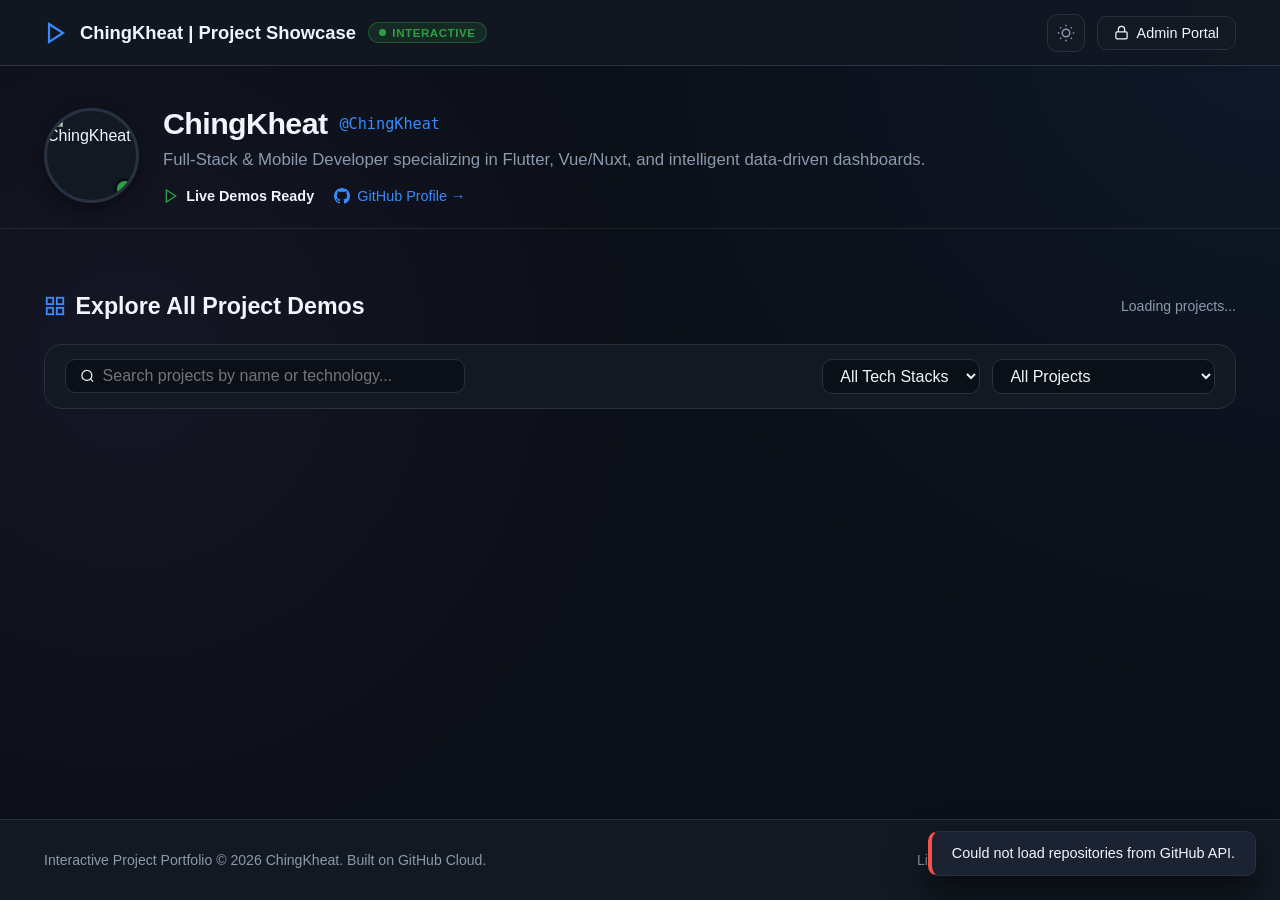
==== commit 49d9bd6a: "feat: add complete support for private repositories, filters, and admin management" ====
--- a/index.html
+++ b/index.html
@@ -110,6 +110,8 @@
           <select id="demo-filter" class="select-control" style="background:var(--bg-base); border:1px solid var(--border-color); border-radius:var(--radius-md); padding:0.45rem 0.85rem; color:var(--text-main); outline:none;">
             <option value="all">All Projects</option>
             <option value="demo_only">🟢 Live Demos Only</option>
+            <option value="private_only">🔒 Private Projects Only</option>
+            <option value="public_only">🌐 Public Projects Only</option>
           </select>
         </div>
       </div>
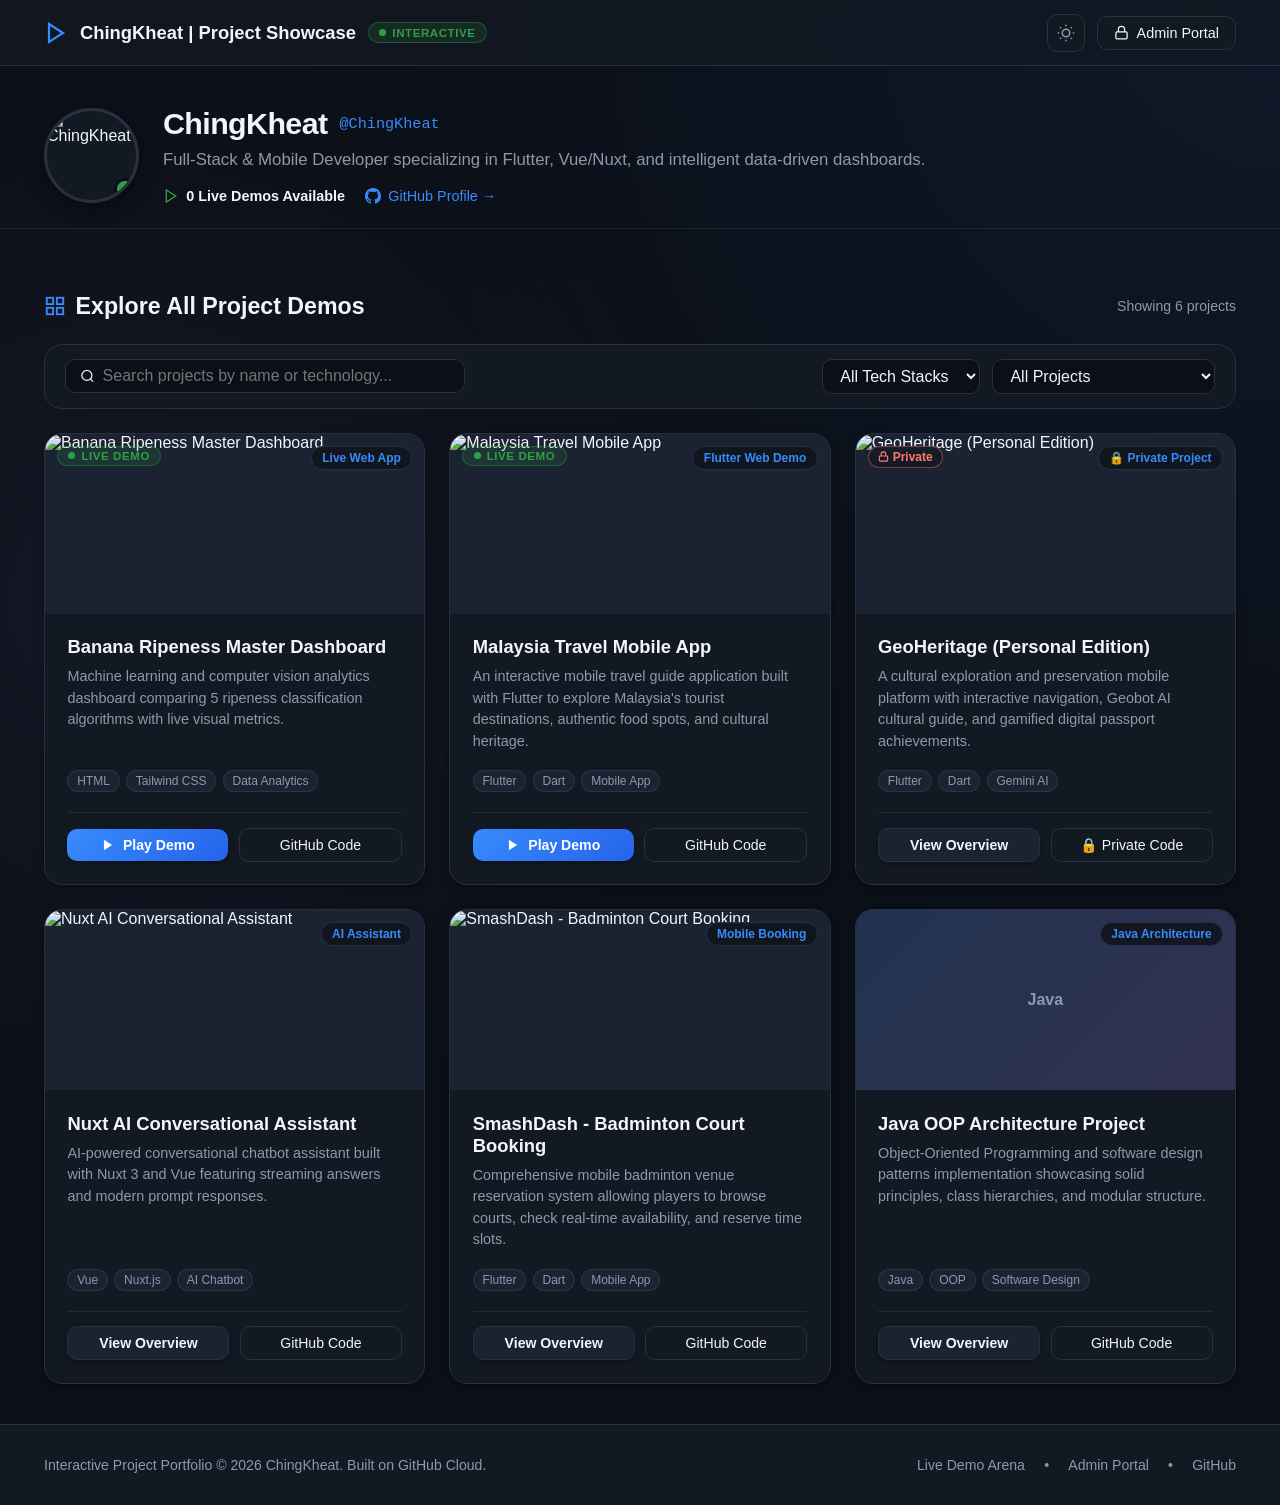
==== commit 6f54639d: "fix: resilient data loading fallback and cache-busting v8.0" ====
--- a/index.html
+++ b/index.html
@@ -167,8 +167,8 @@
   </footer>
 
   <!-- Scripts -->
-  <script src="js/github-api.js?v=6.0"></script>
-  <script src="js/config-manager.js?v=6.0"></script>
-  <script src="js/app.js?v=6.0"></script>
+  <script src="js/github-api.js?v=8.0"></script>
+  <script src="js/config-manager.js?v=8.0"></script>
+  <script src="js/app.js?v=8.0"></script>
 </body>
 </html>
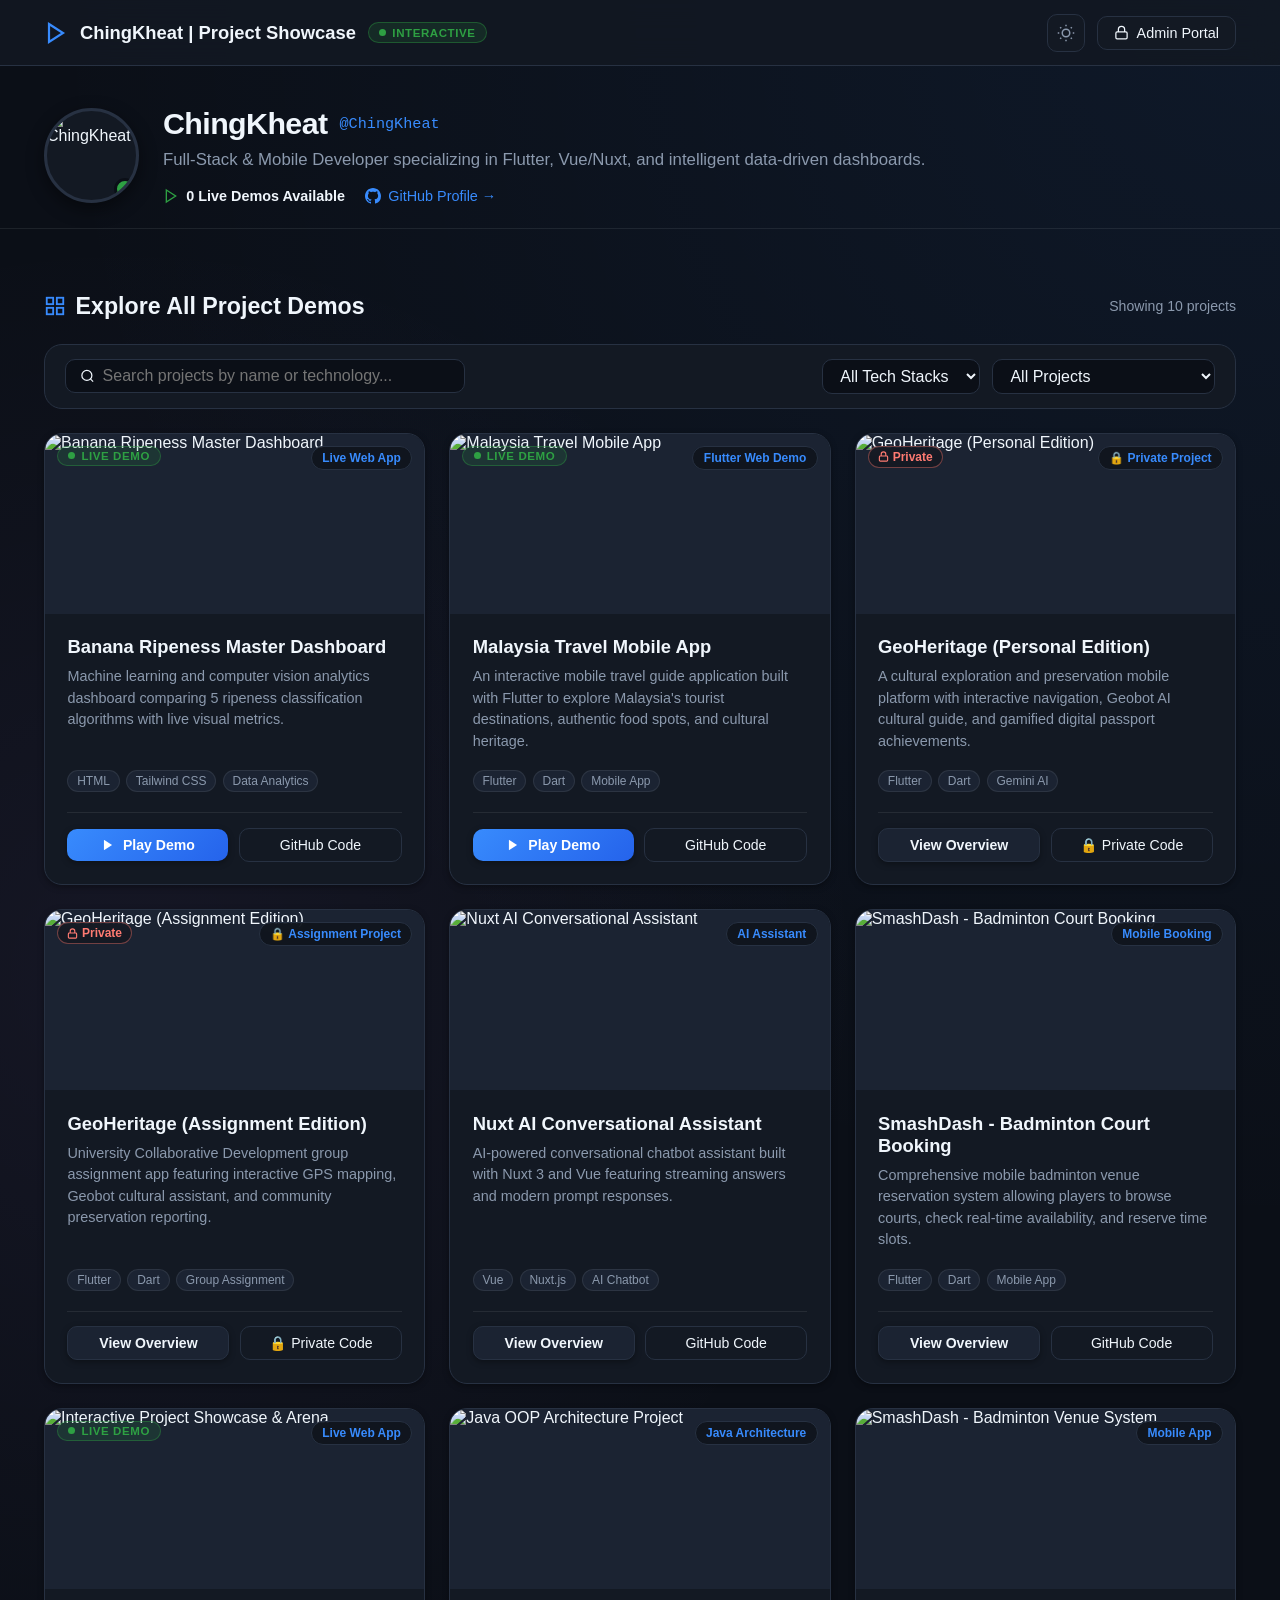
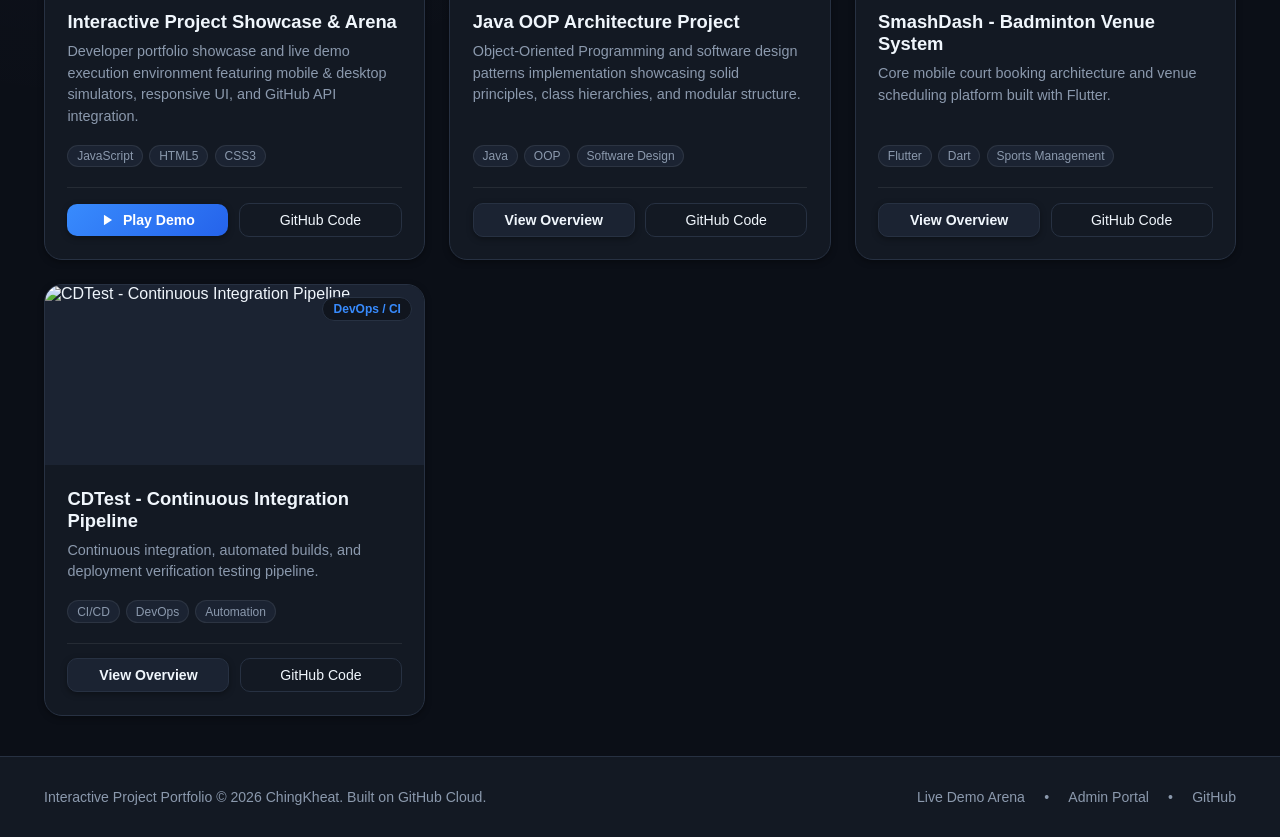
==== commit b3e612cb: "feat: enable all 10 projects and bump cache to v9.0" ====
--- a/index.html
+++ b/index.html
@@ -167,8 +167,8 @@
   </footer>
 
   <!-- Scripts -->
-  <script src="js/github-api.js?v=8.0"></script>
-  <script src="js/config-manager.js?v=8.0"></script>
-  <script src="js/app.js?v=8.0"></script>
+  <script src="js/github-api.js?v=9.0"></script>
+  <script src="js/config-manager.js?v=9.0"></script>
+  <script src="js/app.js?v=9.0"></script>
 </body>
 </html>
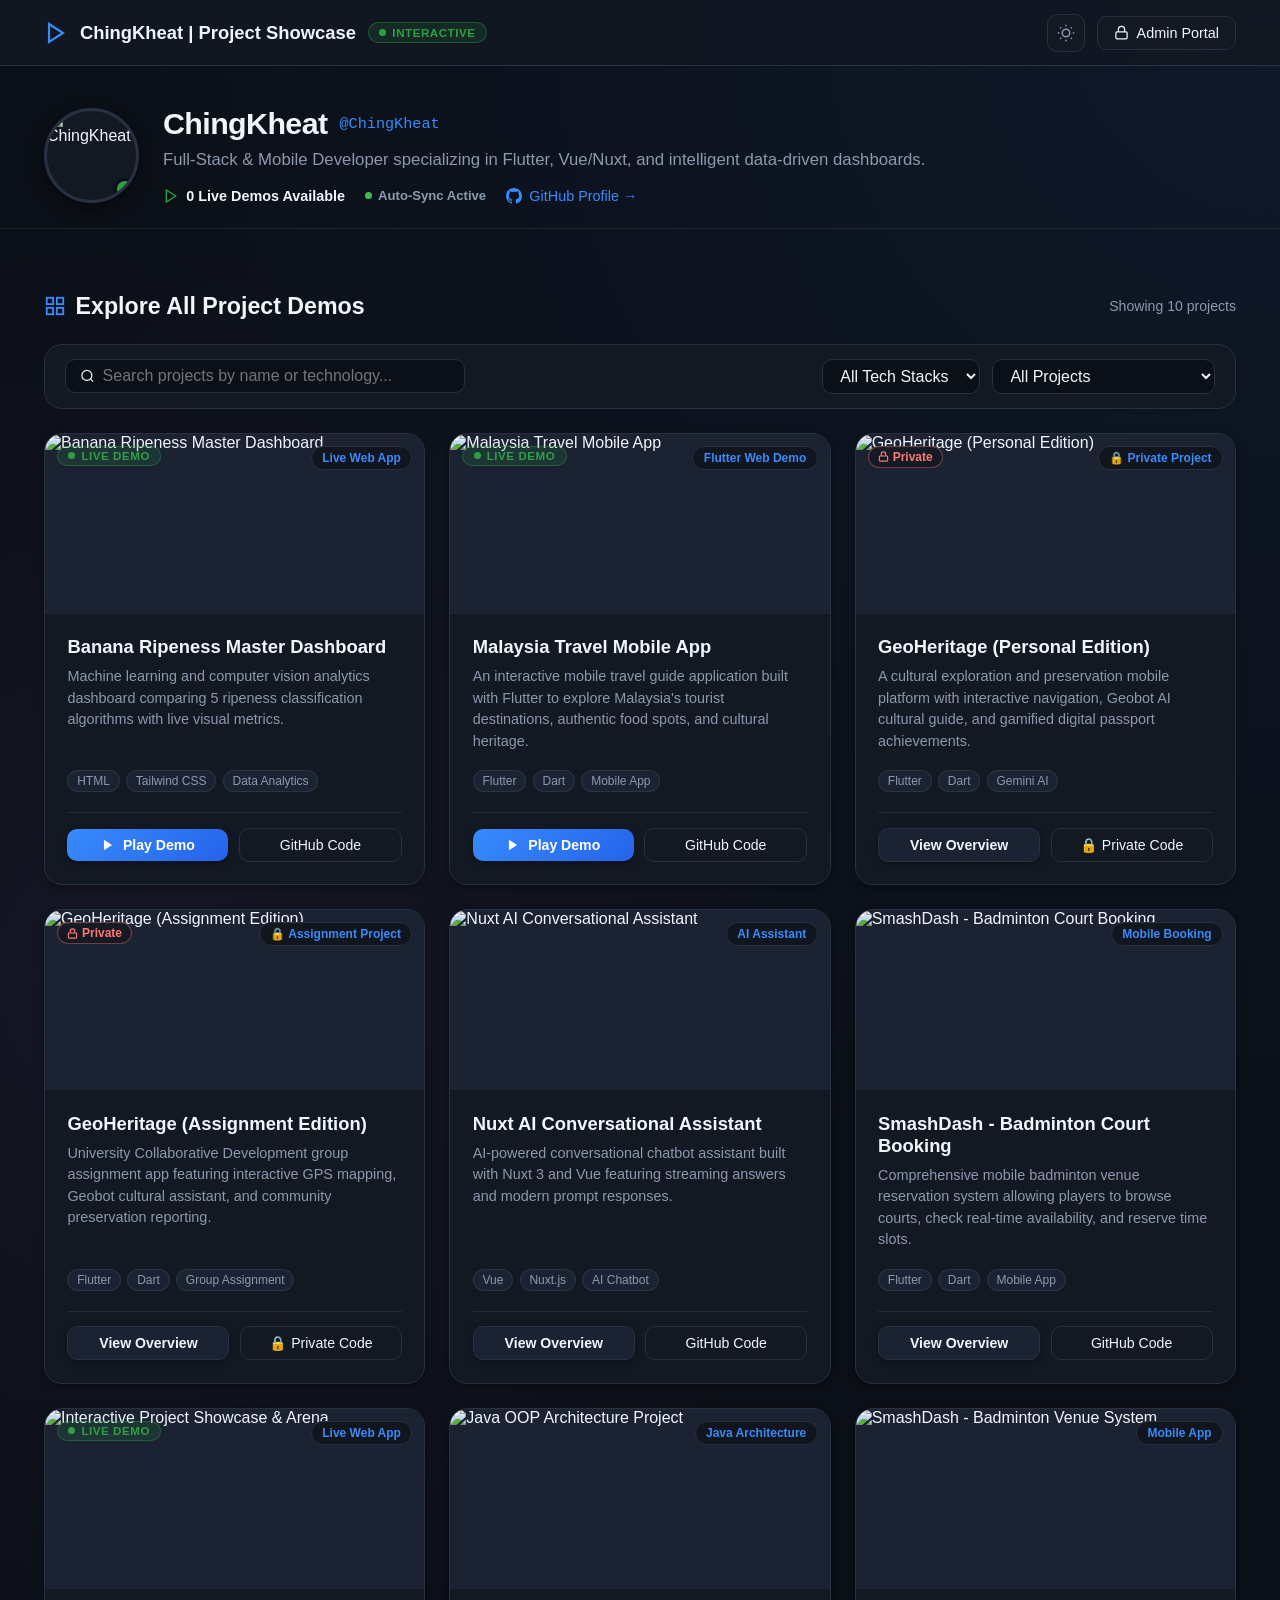
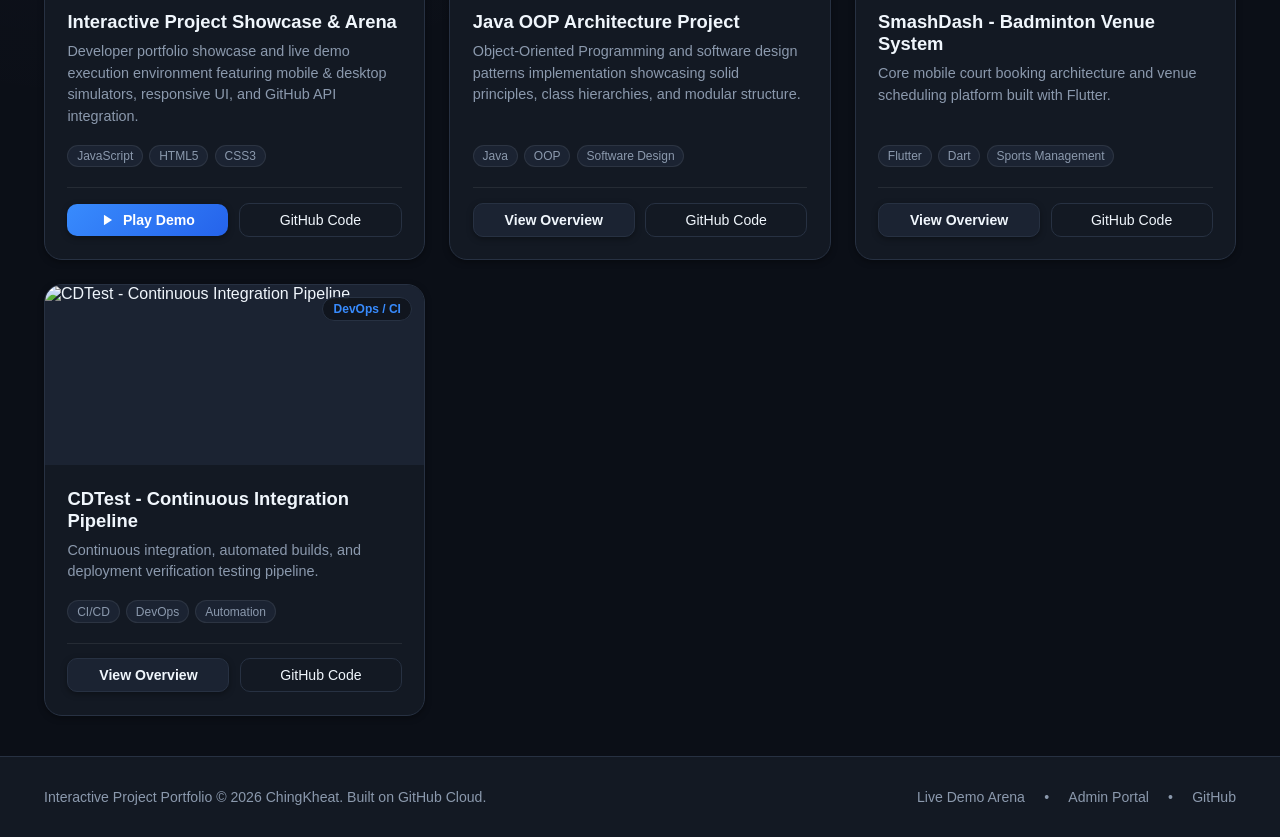
==== commit 555dfffe: "feat: implement dual-layer Auto-Sync (frontend real-time + GitHub Actions cron)" ====
--- a/index.html
+++ b/index.html
@@ -61,6 +61,10 @@
                 <polygon points="5 3 19 12 5 21 5 3"></polygon>
               </svg>
               <span><strong id="stat-total-repos">Live Demos Ready</strong></span>
+            </div>
+            <div class="stat-chip" id="auto-sync-chip" title="Real-time GitHub Auto-Sync: Click to force sync now" style="cursor:pointer; display:inline-flex; align-items:center; gap:6px;">
+              <span class="pulse-dot" id="sync-dot" style="background:#3fb950;"></span>
+              <span id="sync-label" style="font-size:0.82rem; font-weight:600; color:var(--text-muted);">Auto-Sync Active</span>
             </div>
             <a href="https://github.com/ChingKheat" target="_blank" rel="noopener" class="stat-chip" style="color:var(--accent-primary);">
               <svg width="16" height="16" viewBox="0 0 24 24" fill="currentColor">
@@ -167,8 +171,8 @@
   </footer>
 
   <!-- Scripts -->
-  <script src="js/github-api.js?v=9.0"></script>
-  <script src="js/config-manager.js?v=9.0"></script>
-  <script src="js/app.js?v=9.0"></script>
+  <script src="js/github-api.js?v=10.0"></script>
+  <script src="js/config-manager.js?v=10.0"></script>
+  <script src="js/app.js?v=10.0"></script>
 </body>
 </html>
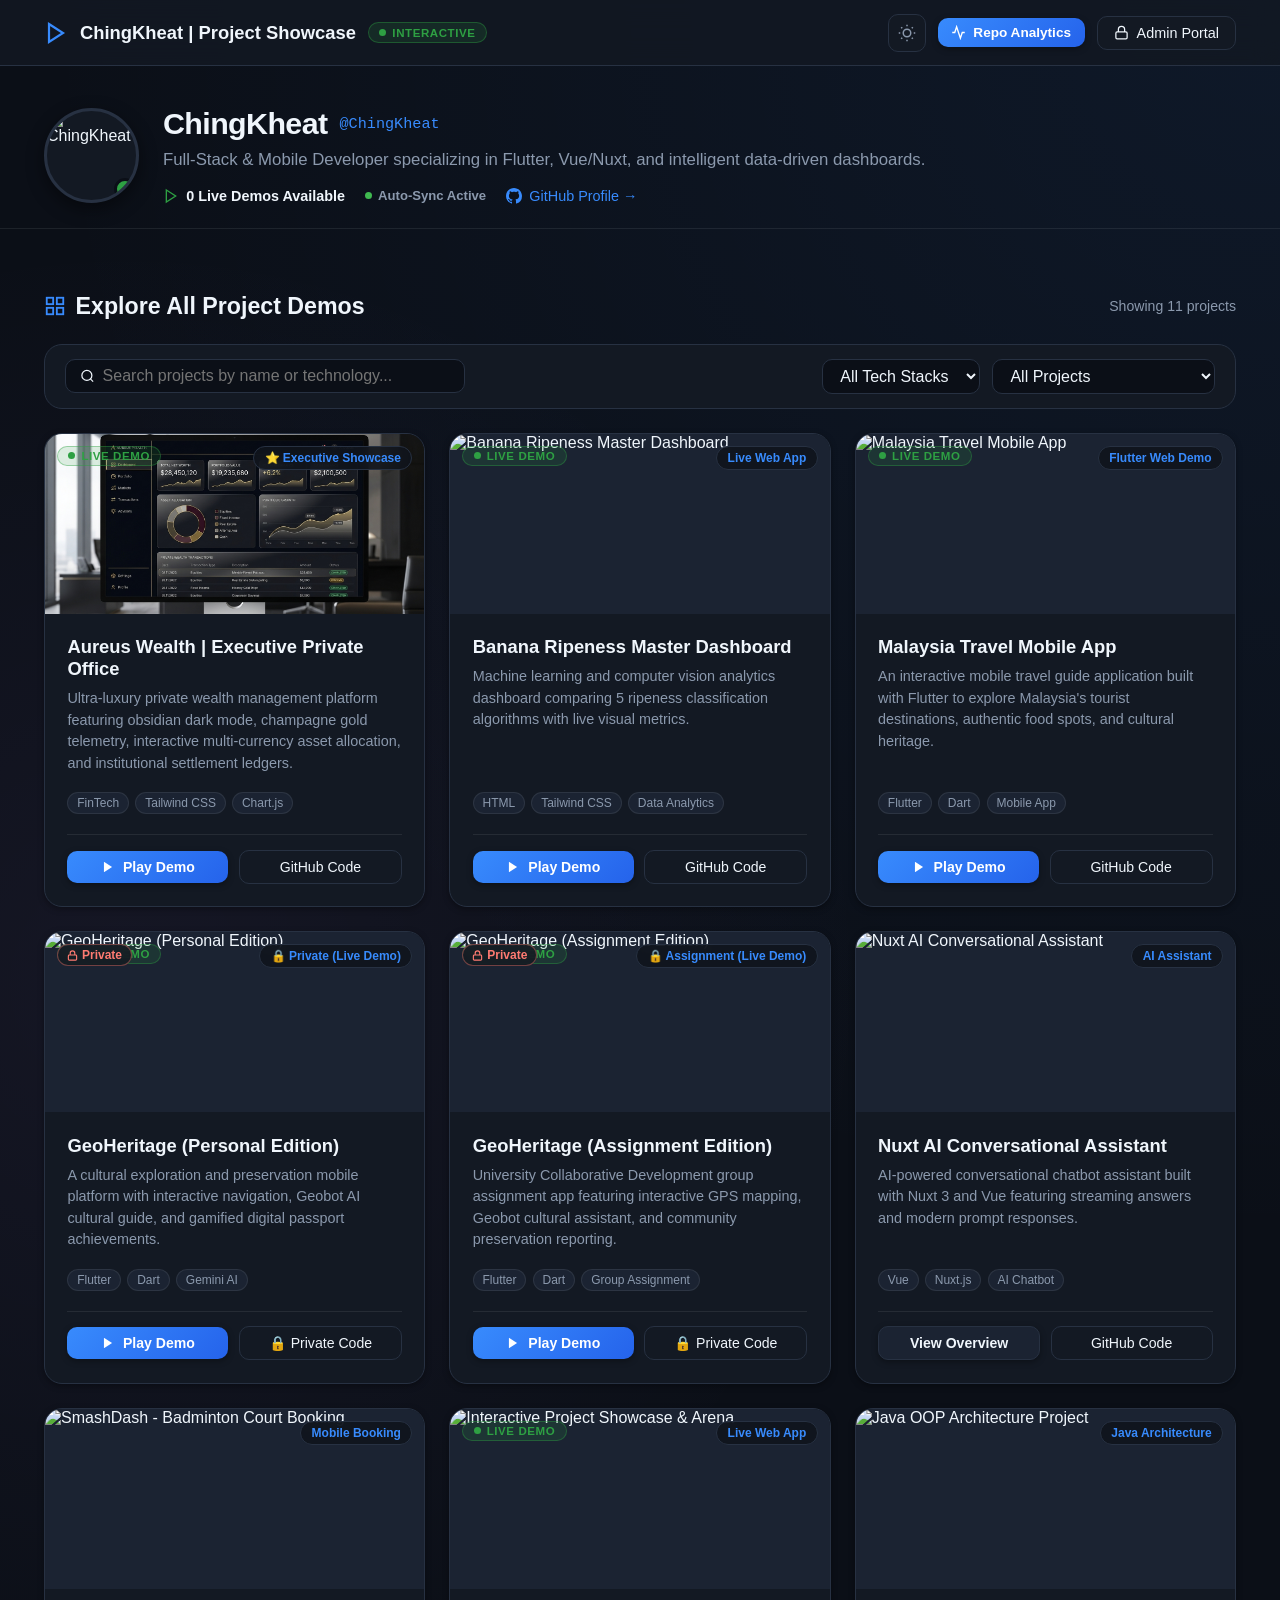
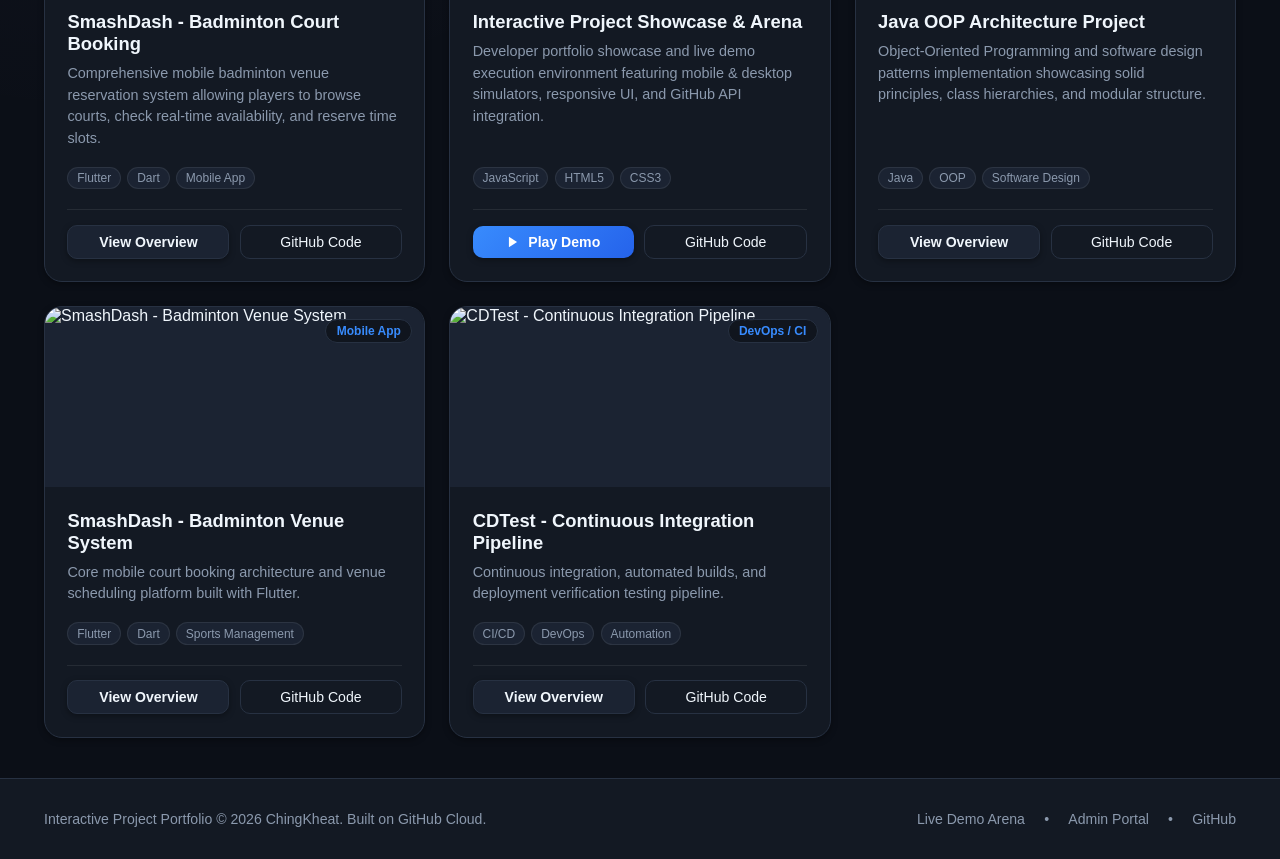
==== commit 2d447b0b: "feat: launch luxury-tier GitHub Repository Showcase & Analytics Dashboard" ====
--- a/index.html
+++ b/index.html
@@ -27,6 +27,13 @@
             <line x1="12" y1="21" x2="12" y2="23"></line>
           </svg>
         </button>
+        <!-- Luxury Repo Analytics Dashboard Link -->
+        <a href="analytics.html" class="btn-primary" style="display:inline-flex; align-items:center; gap:0.45rem; font-size:0.85rem; padding:0.45rem 0.85rem;" title="View Luxury Repository Showcase & Telemetry Analytics">
+          <svg width="15" height="15" viewBox="0 0 24 24" fill="none" stroke="currentColor" stroke-width="2.2">
+            <polyline points="22 12 18 12 15 21 9 3 6 12 2 12"></polyline>
+          </svg>
+          Repo Analytics
+        </a>
         <!-- Admin Site Button -->
         <a href="admin.html" class="btn-secondary" title="Manage Projects in Admin Site">
           <svg width="15" height="15" viewBox="0 0 24 24" fill="none" stroke="currentColor" stroke-width="2">
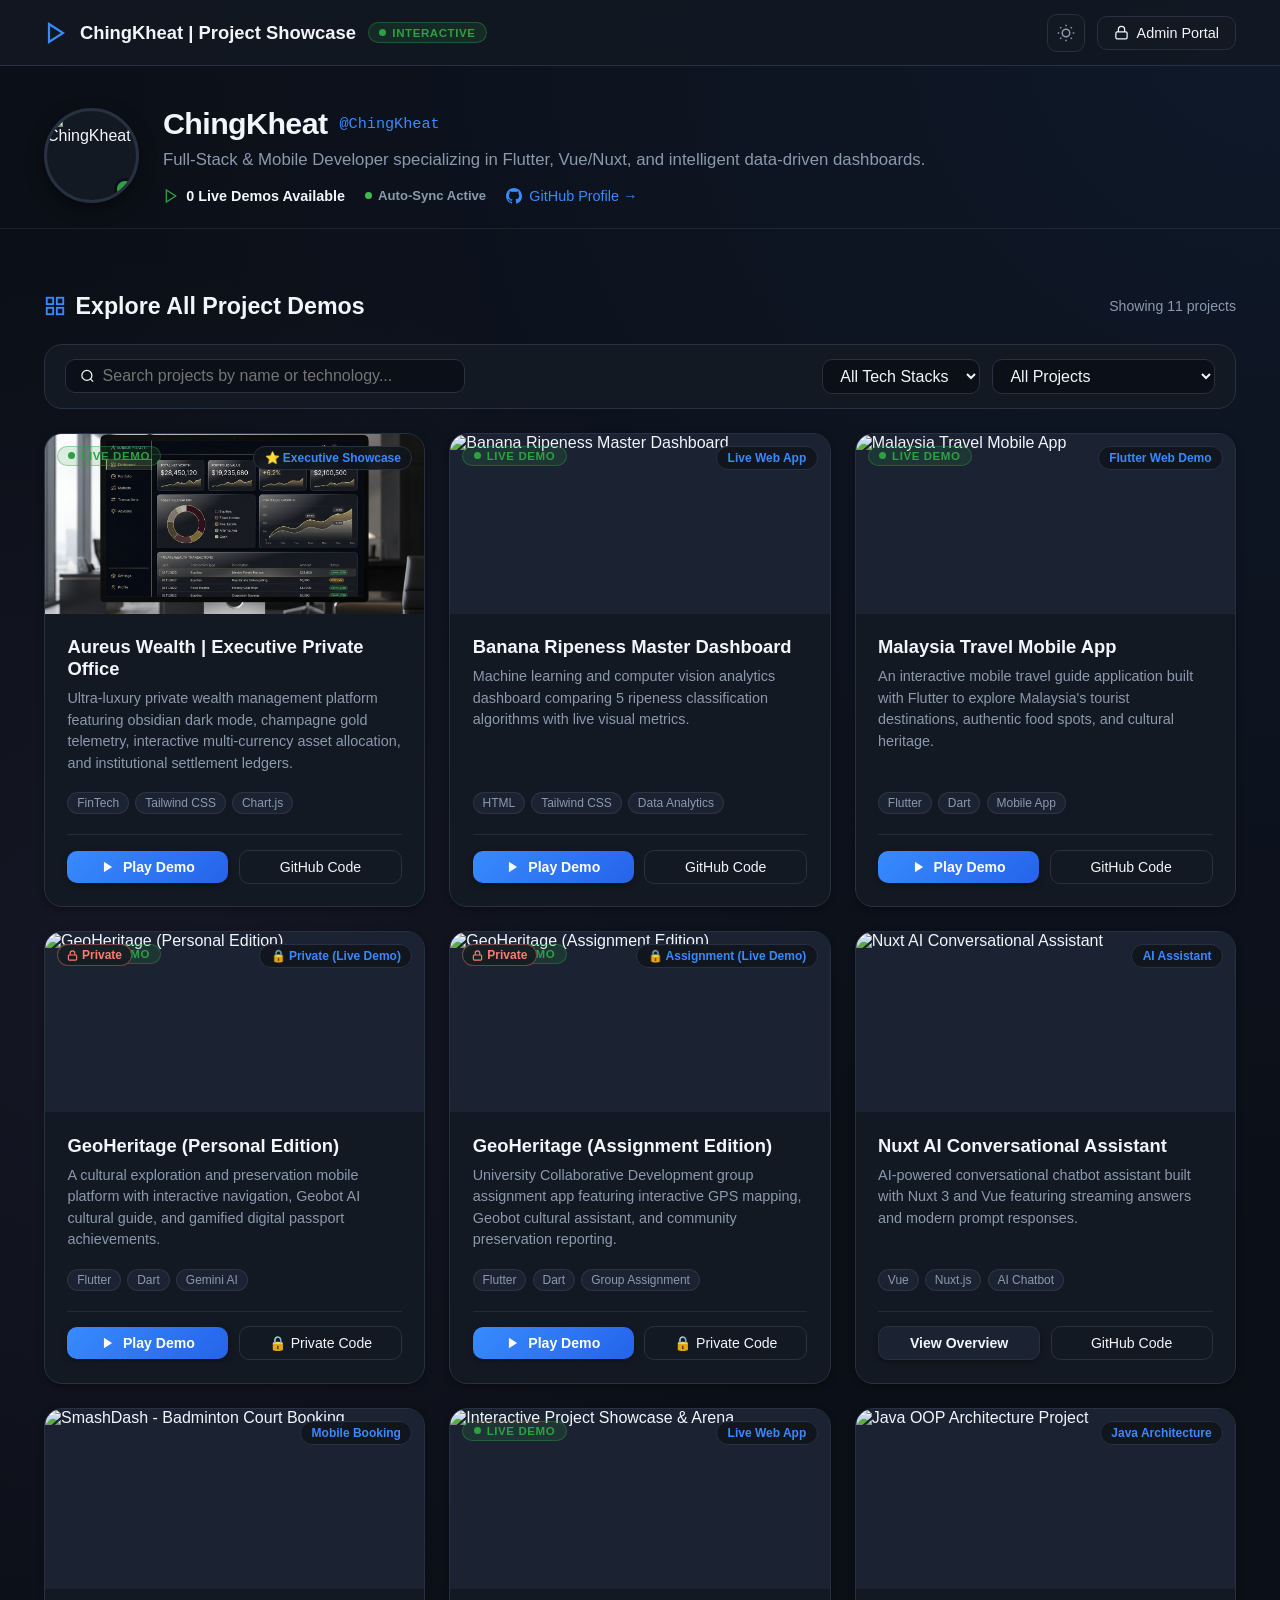
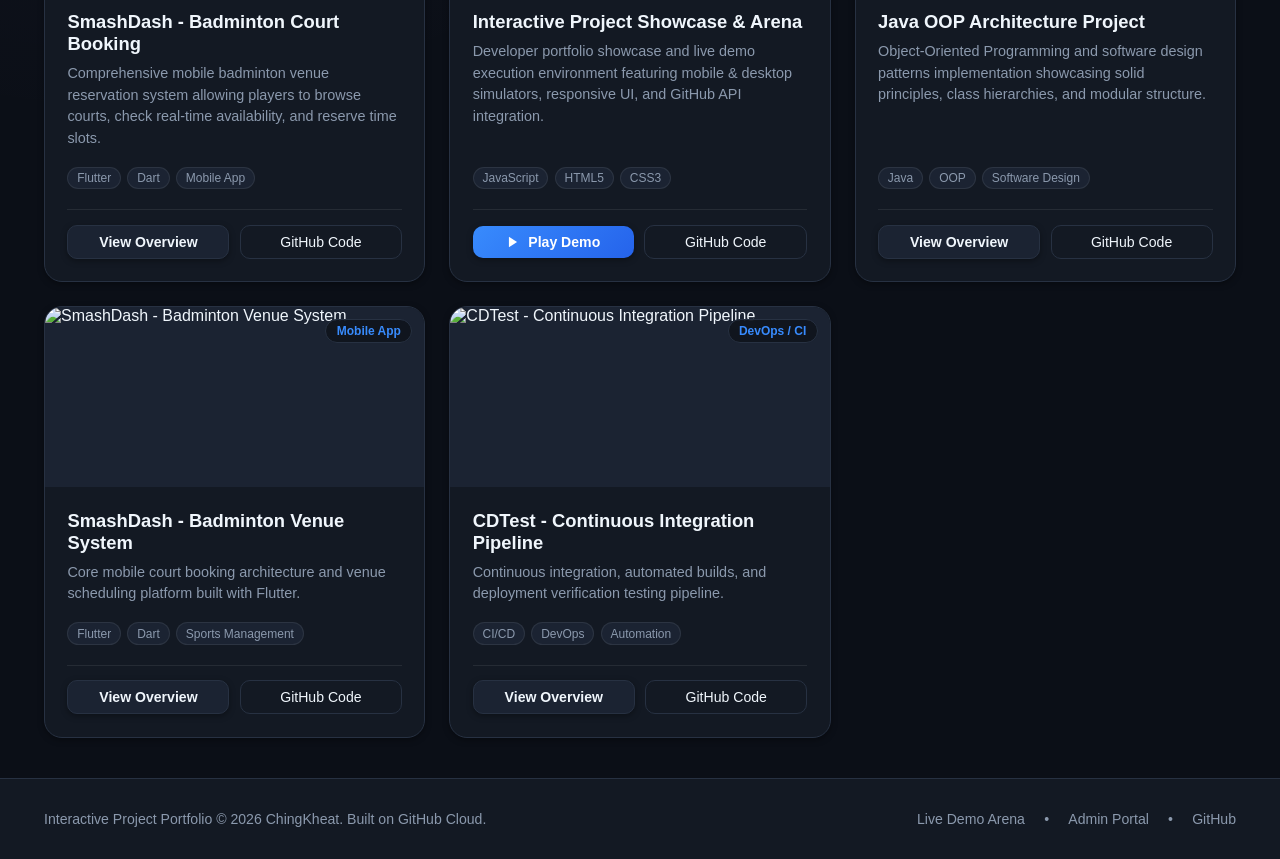
==== commit 69e3c5e3: "chore: clean up repo structure and organize demos" ====
--- a/index.html
+++ b/index.html
@@ -27,13 +27,6 @@
             <line x1="12" y1="21" x2="12" y2="23"></line>
           </svg>
         </button>
-        <!-- Luxury Repo Analytics Dashboard Link -->
-        <a href="analytics.html" class="btn-primary" style="display:inline-flex; align-items:center; gap:0.45rem; font-size:0.85rem; padding:0.45rem 0.85rem;" title="View Luxury Repository Showcase & Telemetry Analytics">
-          <svg width="15" height="15" viewBox="0 0 24 24" fill="none" stroke="currentColor" stroke-width="2.2">
-            <polyline points="22 12 18 12 15 21 9 3 6 12 2 12"></polyline>
-          </svg>
-          Repo Analytics
-        </a>
         <!-- Admin Site Button -->
         <a href="admin.html" class="btn-secondary" title="Manage Projects in Admin Site">
           <svg width="15" height="15" viewBox="0 0 24 24" fill="none" stroke="currentColor" stroke-width="2">
